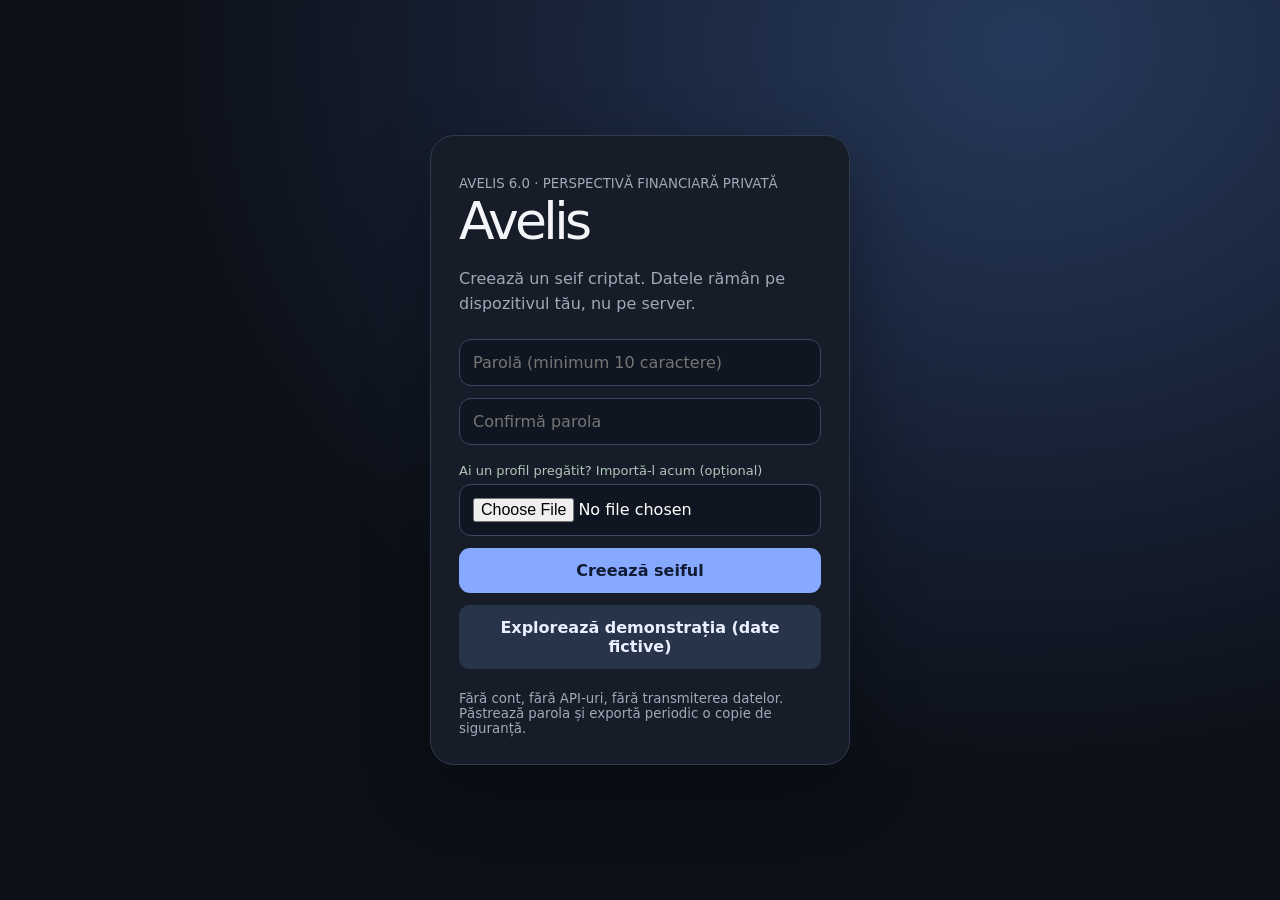
==== docs/index.html @ 4bc693ee "Avelis 6: cobalt visual system, cash journal, custom scenarios and debt overview" ====
<!doctype html><html lang="ro"><head><meta charset="utf-8"><meta http-equiv="Content-Security-Policy" content="default-src 'self'; script-src 'self'; style-src 'self' 'unsafe-inline'; img-src 'self' data: blob:; connect-src 'self'; object-src 'none'; base-uri 'none'; form-action 'none'; worker-src 'self'"><meta name="referrer" content="no-referrer"><meta name="description" content="Avelis — local-first financial planning and transaction analysis."><meta name="viewport" content="width=device-width,initial-scale=1,viewport-fit=cover"><meta name="theme-color" content="#0c1018"><meta name="apple-mobile-web-app-capable" content="yes"><meta name="apple-mobile-web-app-status-bar-style" content="black-translucent"><link rel="apple-touch-icon" href="./icon-192.png"><link rel="manifest" href="./manifest.webmanifest"><link rel="stylesheet" href="./style.css?v=6.0"><title>Avelis</title></head><body><div id="app"><noscript>Activează JavaScript pentru a utiliza Avelis.</noscript></div><script src="./app.js?v=6.0" defer></script><script src="./vault.js?v=6.0" defer></script></body></html>
---- docs/style.css ----
.avelis-root{color-scheme:dark;--bg:#0a1019;--panel:#121c29;--border:#273647;--muted:#a0b1c4;--text:#edf4fa;--mint:#6ee7bd;--red:#ff9aab;--amber:#ffd191;--blue:#87b9ff}
.avelis-root *{box-sizing:border-box}
.avelis-root{margin:0;background:radial-gradient(ellipse at 85% 0,#152c3c 0,transparent 40%),var(--bg);font:15px/1.55 -apple-system,BlinkMacSystemFont,"Segoe UI",sans-serif;color:var(--text)}
.avelis-root button,.avelis-root input,.avelis-root select,.avelis-root textarea{font:inherit;color:inherit}
.avelis-root button{cursor:pointer;border:1px solid var(--border);border-radius:10px;background:#203244;padding:10px 15px;font-weight:600}
.avelis-root button:hover{background:#2d4357}
.avelis-root button.primary{background:var(--mint);color:#09251e;border:0}
.avelis-root button.danger{color:var(--red)}
.avelis-root button:disabled{opacity:.45;cursor:not-allowed}
.avelis-root input,.avelis-root select,.avelis-root textarea{width:100%;background:#0b1420;border:1px solid #344456;border-radius:9px;padding:10px 12px;min-height:44px}
.avelis-root input[type=checkbox]{width:18px;min-height:18px;accent-color:var(--mint)}
.avelis-root input:focus,.avelis-root select:focus,.avelis-root textarea:focus{outline:2px solid var(--mint);outline-offset:1px}
.avelis-root label{display:block;color:var(--muted);font-size:12px;font-weight:600;letter-spacing:.02em}
.avelis-root label input,.avelis-root label select{display:block;margin-top:5px;font-size:16px;color:var(--text)}
.avelis-root aside{position:fixed;top:0;bottom:0;width:224px;background:#0d1621;border-right:1px solid var(--border);padding:25px 15px;display:flex;flex-direction:column;gap:22px}
.avelis-root .brand{font-size:21px;font-weight:750;letter-spacing:-.06em;padding:0 8px}
.avelis-root .brand em{font-style:normal;color:var(--mint)}
.avelis-root .brand small{display:block;font-size:10px;letter-spacing:.15em;color:var(--muted);font-weight:500}
.avelis-root nav{display:flex;flex-direction:column;gap:5px}
.avelis-root nav button{text-align:left;background:transparent;border-color:transparent;color:var(--muted);font-weight:500}
.avelis-root nav button.active{background:#203244;border-color:#345165;color:var(--mint)}
.avelis-root aside footer{margin-top:auto;font-size:11px;color:var(--muted)}
.avelis-root main{margin-left:224px;padding:35px 4vw 70px;max-width:1650px}
.avelis-root header{display:flex;align-items:center;justify-content:space-between;gap:10px;margin-bottom:25px}
.avelis-root h1{font-size:clamp(26px,3vw,38px);letter-spacing:-.045em;line-height:1.2;margin:0 0 6px}
.avelis-root h2{font-size:19px;letter-spacing:-.02em;margin:0 0 14px}
.avelis-root h3{font-size:15px;margin:0 0 8px}
.avelis-root p{margin:5px 0 15px}
.avelis-root .muted,.avelis-root small{color:var(--muted)}
.avelis-root .tiny{font-size:12px}
.avelis-root .eyebrow{font-size:11px;letter-spacing:.14em;text-transform:uppercase;color:var(--mint);font-weight:700}
.avelis-root .grid{display:grid;gap:14px;grid-template-columns:repeat(auto-fit,minmax(210px,1fr));margin-bottom:16px}
.avelis-root .two{grid-template-columns:repeat(2,minmax(0,1fr))}
.avelis-root .card{background:linear-gradient(150deg,#162333,#111b27);border:1px solid var(--border);border-radius:16px;padding:19px;min-width:0;margin-bottom:15px}
.avelis-root .grid>.card{margin:0}
.avelis-root .metric{font-size:clamp(24px,3vw,33px);font-weight:700;letter-spacing:-.045em;font-variant-numeric:tabular-nums;line-height:1.3;margin:8px 0}
.avelis-root .good{color:var(--mint)}
.avelis-root .bad{color:var(--red)}
.avelis-root .warn{color:var(--amber)}
.avelis-root .row{display:flex;align-items:center;justify-content:space-between;gap:12px;flex-wrap:wrap}
.avelis-root .fields{display:grid;grid-template-columns:repeat(auto-fit,minmax(145px,1fr));gap:13px;margin:12px 0}
.avelis-root .tablewrap{overflow-x:auto}
.avelis-root table{width:100%;border-collapse:collapse;font-size:13px;text-align:left;white-space:nowrap}
.avelis-root th{color:var(--muted);font-size:11px;font-weight:600;text-transform:uppercase;letter-spacing:.04em}
.avelis-root th,.avelis-root td{padding:11px 10px;border-bottom:1px solid var(--border)}
.avelis-root td.num,.avelis-root th.num{text-align:right;font-variant-numeric:tabular-nums}
.avelis-root tr:last-child td{border:0}
.avelis-root .pill{display:inline-block;padding:3px 9px;border-radius:20px;background:#24384a;color:var(--muted);font-size:11px}
.avelis-root .bar{height:9px;border-radius:8px;background:#25384a;overflow:hidden;display:flex;margin:12px 0}
.avelis-root .bar span{height:100%}
.avelis-root .notice{padding:12px 14px;border-left:3px solid var(--amber);background:#382f26;border-radius:5px;color:#ffe0ba;font-size:13px;margin:12px 0}
.avelis-root .line{border-top:1px solid var(--border);margin:12px 0}
.avelis-root .chart{width:100%;height:auto;display:block}
.avelis-root .debt{border:1px solid var(--border);border-radius:12px;padding:15px;margin:12px 0;background:#101b28}
.avelis-root .debt summary{cursor:pointer;list-style:none;display:flex;justify-content:space-between;gap:8px;align-items:center}
.avelis-root .debt summary::-webkit-details-marker{display:none}
.avelis-root .debt summary:after{content:"+";color:var(--muted)}
.avelis-root .debt[open] summary:after{content:"−"}
.avelis-root .check{display:flex;align-items:center;gap:8px;margin:10px 0;color:var(--text);font-size:14px}
.avelis-root .check input{margin:0}
.avelis-root .status{font-size:12px;color:var(--muted)}
.avelis-root .actions{display:flex;gap:8px;flex-wrap:wrap}
.avelis-root .calendar{display:grid;grid-template-columns:repeat(7,minmax(0,1fr));gap:5px}
.avelis-root .day{padding:7px;min-height:66px;border-radius:8px;border:1px solid var(--border);font-size:11px;overflow:hidden}
.avelis-root .day b{display:block;font-size:13px}
.avelis-root .day.negative{background:#3c2631}
.avelis-root .day.positive{background:#15352e}
.avelis-root .dayhead{text-align:center;color:var(--muted);font-size:12px}
.avelis-root .blank{border:0}
.avelis-root .mobile-title{display:none}
.avelis-root #toast{position:fixed;right:15px;bottom:15px;background:#263c4d;padding:10px 16px;border:1px solid var(--border);border-radius:10px;z-index:10;display:none}
.avelis-root a{color:var(--blue)}
@container avelis (max-width:760px){.avelis-root aside{position:sticky;top:0;width:100%;height:auto;padding:12px 12px 7px;gap:7px;z-index:5;background:#0d1621f5;backdrop-filter:blur(20px);border-right:0;border-bottom:1px solid var(--border)}
.avelis-root aside footer{display:none}
.avelis-root nav{flex-direction:row;overflow-x:auto;scrollbar-width:none}
.avelis-root nav button{white-space:nowrap;padding:7px 10px;font-size:13px}
.avelis-root .brand{font-size:18px}
.avelis-root .brand small{display:inline;margin-left:10px}
.avelis-root main{margin:0;padding:20px 14px 50px}
.avelis-root .grid{grid-template-columns:repeat(2,minmax(0,1fr));gap:9px}
.avelis-root .two{grid-template-columns:1fr}
.avelis-root .card{padding:14px;border-radius:13px}
.avelis-root .metric{font-size:25px}
.avelis-root .fields{grid-template-columns:repeat(2,minmax(0,1fr))}
.avelis-root .day{padding:4px;min-height:54px;font-size:9px}
.avelis-root header{align-items:flex-start}
.avelis-root header .status{max-width:85px;text-align:right}
.avelis-root .wide{grid-column:1/-1}}
@container avelis (max-width:365px){.avelis-root .fields{grid-template-columns:1fr}
.avelis-root .metric{font-size:22px}}
@media print{.avelis-root aside,.avelis-root button,.avelis-root #toast{display:none!important}
.avelis-root main{margin:0;color:black;background:white}
.avelis-root .card{background:white;border:1px solid #ddd;color:black}
.avelis-root{background:white;color:black}}
.avelis-root{--bg:#080c14;--panel:#101927;--border:#263448;--text:#f0f5fb;--muted:#98a9bf;--mint:#86a8ff;--red:#ff889d;--amber:#ffd08b;--blue:#c2a9fa;--shadow:0 22px 50px #0003}
.avelis-root{scroll-behavior:smooth}
.avelis-root{background:radial-gradient(ellipse at 90% -10%,#203d4c 0,transparent 42%),radial-gradient(ellipse at 30% 80%,#17223c 0,transparent 50%),var(--bg);background-attachment:fixed;letter-spacing:-.012em}
.avelis-root aside{width:244px;padding:28px 18px;background:#101722d9;backdrop-filter:blur(30px);border-color:#ffffff0e;gap:30px}
.avelis-root .brand{font-size:27px;display:flex;align-items:center;gap:11px;letter-spacing:-.055em}
.avelis-root .brand small{font-size:9px;letter-spacing:.17em;margin-top:2px}
.avelis-root .brand-icon{width:43px;height:43px;border-radius:14px;background:linear-gradient(140deg,#7cecc6,#257a6e);box-shadow:0 7px 25px #54d5b335;display:grid;place-items:center;color:#09271f;flex:none}
.avelis-root .brand-icon svg{width:27px;height:27px}
.avelis-root nav button{display:flex;align-items:center;gap:12px;padding:12px 14px;border-radius:13px;font-size:14px}
.avelis-root nav button svg{width:19px;height:19px;flex:none;stroke-width:1.7}
.avelis-root nav button.active{background:linear-gradient(110deg,#28534891,#1a2e3e70);border:1px solid #86a8ff25;box-shadow:inset 3px 0 #86a8ff;color:#b2f6df}
.avelis-root main{margin-left:244px;max-width:1800px;padding:37px clamp(22px,3.2vw,64px) 70px}
.avelis-root header{margin-bottom:28px}
.avelis-root h1{font-weight:650;font-size:clamp(30px,3.2vw,46px)}
.avelis-root h2{font-weight:650;font-size:19px}
.avelis-root header .status{padding:9px 12px;border:1px solid var(--border);border-radius:30px;background:#ffffff06;white-space:nowrap}
.avelis-root .header-actions{display:flex;gap:8px;align-items:center}
.avelis-root .theme-toggle{padding:8px 13px;border-radius:30px;background:transparent}
.avelis-root .card{position:relative;overflow:hidden;background:linear-gradient(142deg,#ffffff08,#ffffff02),var(--panel);box-shadow:var(--shadow);border:1px solid #a8c7f019;border-radius:22px;padding:22px}
.avelis-root .grid{gap:14px}
.avelis-root .metric{font-weight:650;font-size:clamp(25px,2.6vw,37px)}
.avelis-root .grid>.card:before{content:"";position:absolute;top:0;left:20px;right:20px;height:1px;background:linear-gradient(90deg,transparent,#9cc0e54a,transparent)}
.avelis-root button{border-radius:12px;background:#25364a;color:var(--text);transition:background .18s,transform .18s}
.avelis-root button:active{transform:scale(.98)}
.avelis-root button.primary{background:linear-gradient(135deg,#8bf5ce,#54cba0);box-shadow:0 5px 18px #4bcba328}
.avelis-root input,.avelis-root select,.avelis-root textarea{background:#080f1b90;border-color:#61789655;border-radius:12px}
.avelis-root .debt{background:#ffffff03;border-radius:16px}
.avelis-root .bar{height:12px;border-radius:12px}
.avelis-root .notice{border:1px solid #e7b46e35;background:#b9873413;border-radius:13px;color:var(--amber);border-left:3px solid var(--amber)}
.avelis-root .hero{display:grid;grid-template-columns:minmax(0,1.5fr) minmax(170px,.75fr);gap:24px;align-items:center;padding:30px;min-height:220px;background:radial-gradient(ellipse at 85% 45%,#377d682f,transparent 60%),linear-gradient(120deg,#162d3b,#14212c 65%,#102526);border-color:#78e8b937}
.avelis-root .hero .big{font-size:clamp(42px,6vw,76px);font-weight:610;letter-spacing:-.07em;line-height:1.06;margin:12px 0}
.avelis-root .hero .hero-sub{max-width:540px;color:#a9c5cb}
.avelis-root .hero .orbit{max-width:220px;width:100%;justify-self:center}
.avelis-root .hero .orbit text{fill:#e8f8f2}
.avelis-root .hero .pill{background:#65e8b41a;color:#a6f0d6}
.avelis-root .hero .actions{margin-top:18px}
.avelis-root .hero .actions button:not(.primary){background:#ffffff08}
.avelis-root .chart-shell{position:relative}
.avelis-root .chart-tip{position:absolute;top:10px;right:10px;white-space:pre-line;pointer-events:none;padding:9px 13px;border-radius:12px;background:var(--panel);border:1px solid var(--border);box-shadow:var(--shadow);font-size:12px;display:none;z-index:2}
.avelis-root .chart{touch-action:pan-y;overflow:visible}
.avelis-root .chart text{fill:var(--muted)}
.avelis-root .chart-axis{stroke:var(--border)}
.avelis-root .chart-glow{filter:drop-shadow(0 0 6px #86a8ff55)}
.avelis-root .kicker{font-size:10px;letter-spacing:.18em;color:var(--mint);font-weight:700;text-transform:uppercase}
.avelis-root .syncbox{border:1px solid var(--border);border-radius:14px;padding:15px;margin:10px 0;background:#ffffff04}
.avelis-root .syncbox .row{margin:5px 0}
.avelis-root .bottom-caption{font-size:11px;color:var(--muted)}
.avelis-root .day{min-height:74px;border-radius:12px}
.avelis-root .day.positive{background:#54cba014}
.avelis-root .day.negative{background:#fa77941c}
.avelis-root .tablewrap{border-radius:10px}
.avelis-root .card .row+.row{margin-top:8px}
.avelis-root .mini-nav{display:none}
.avelis-root .progress-row{margin:11px 0}
.avelis-root .progress-row .bar{margin:7px 0}
.avelis-root .fade-in{animation:appear .28s ease-out both}
@keyframes appear{from{opacity:0;transform:translateY(5px)}to{opacity:1;transform:translateY(0)}}
.avelis-root[data-theme=light]{color-scheme:light;--bg:#eef2f7;--panel:#fcfdff;--border:#d9e1ed;--text:#14243a;--muted:#54677c;--mint:#087a58;--red:#b33952;--amber:#905d00;--blue:#2364aa;--shadow:0 12px 35px #24405b0c}
.avelis-root[data-theme=light]{background:radial-gradient(ellipse at 95% 0,#cde8e1,transparent 50%),var(--bg)}
.avelis-root[data-theme=light] aside{background:#f7faffdf;border-color:var(--border)}
.avelis-root[data-theme=light] nav button.active{background:#d9eee6;color:#086748;box-shadow:inset 3px 0 #087a58}
.avelis-root[data-theme=light] button{background:#e9eff7;color:var(--text)}
.avelis-root[data-theme=light] input,.avelis-root[data-theme=light] select,.avelis-root[data-theme=light] textarea{background:#f3f6fa}
.avelis-root[data-theme=light] .hero{background:radial-gradient(ellipse at 85% 45%,#a9e1ca,transparent 70%),#e6f5f0}
.avelis-root[data-theme=light] .hero .orbit text{fill:#16362d}
.avelis-root[data-theme=light] .hero .hero-sub{color:#426b62}
.avelis-root[data-theme=light] .hero .pill{color:#086748}
.avelis-root[data-theme=light] .pill{background:#e5edf4;color:#456079}
.avelis-root[data-theme=light] .bar{background:#e1e8ef}
.avelis-root[data-theme=light] .card{border-color:#dbe4ee}
.avelis-root[data-theme=light] .debt{background:#f7f9fc}
.avelis-root[data-theme=light] #toast{background:#fff}
.avelis-root[data-theme=light] .day.positive{background:#dff2e9}
.avelis-root[data-theme=light] .day.negative{background:#fbe3e9}
@container avelis (max-width:760px){.avelis-root aside{position:sticky;top:0;width:100%;padding:calc(8px + env(safe-area-inset-top)) 15px 9px;gap:9px;background:#101722ec;z-index:6}
.avelis-root .brand{font-size:22px}
.avelis-root .brand-icon{width:31px;height:31px;border-radius:10px}
.avelis-root .brand-icon svg{width:21px;height:21px}
.avelis-root .brand small{display:block;margin:0;font-size:8px}
.avelis-root nav{gap:5px;overflow:auto}
.avelis-root nav button{padding:8px 11px;font-size:12px;gap:5px;flex:none}
.avelis-root nav button svg{width:15px;height:15px}
.avelis-root main{margin:0;padding:19px 13px calc(42px + env(safe-area-inset-bottom))}
.avelis-root header{margin-bottom:16px;gap:5px}
.avelis-root h1{font-size:29px}
.avelis-root header .status{font-size:10px;padding:6px 8px;max-width:100px;white-space:normal}
.avelis-root .header-actions{flex-direction:column;align-items:flex-end;gap:5px}
.avelis-root .theme-toggle{padding:5px 10px;font-size:12px}
.avelis-root .card{border-radius:18px;padding:16px}
.avelis-root .hero{grid-template-columns:1fr;gap:4px;padding:20px}
.avelis-root .hero .big{font-size:52px}
.avelis-root .hero .orbit{display:none}
.avelis-root .hero .hero-sub{font-size:13px}
.avelis-root .hero .actions{margin-top:12px}
.avelis-root .grid{gap:8px}
.avelis-root .grid>.card{padding:13px}
.avelis-root .metric{font-size:25px}
.avelis-root .day{min-height:54px;font-size:9px;padding:3px}
.avelis-root .chart{min-height:125px}
.avelis-root h2{font-size:17px}
.avelis-root .tiny{font-size:11px}
.avelis-root .hero .actions button{font-size:12px;padding:9px 11px}
.avelis-root .fields{gap:8px}
.avelis-root label input,.avelis-root label select{font-size:16px}
.avelis-root #toast{bottom:calc(15px + env(safe-area-inset-bottom));max-width:90vw}}
@media (prefers-reduced-motion:reduce){.avelis-root *,.avelis-root *::before,.avelis-root *::after{animation:none!important;transition:none!important;scroll-behavior:auto!important}}
.avelis-host{height:100%;padding:0!important;overflow:hidden!important;container:avelis / inline-size}.avelis-root{height:100%;overflow:auto;position:relative;isolation:isolate;container:avelis / inline-size;font-family: -apple-system,BlinkMacSystemFont,system-ui,sans-serif;--bg:#101a1b;--panel:#172624;--border:#344840;--text:#edf4ec;--muted:#a9bdb3;--mint:#86a8ff;--blue:#a5c8e6;--red:#f1a2a3;--amber:#e1bc87;background:radial-gradient(ellipse at 90% 0,#274139 0,transparent 50%),var(--bg)}.avelis-root aside{position:sticky;top:0;height:100%;float:left;background:#12201fe8;width:208px;z-index:5}.avelis-root main{margin-left:208px;max-width:1600px;padding:26px 28px 50px}.avelis-root .brand{font-size:29px;font-weight:550;letter-spacing:-.06em}.avelis-root .brand-icon{background:#86a8ff;color:#18342b}.avelis-root .brand small{letter-spacing:.1em}.avelis-root .card{border-radius:19px;box-shadow:0 10px 35px #0002}.avelis-root .hero{background:radial-gradient(ellipse at 90% 55%,#538f6f3d,transparent 65%),linear-gradient(135deg,#244139,#182a2c);border-color:#86a8ff44}.avelis-root #toast{position:sticky;bottom:12px;margin:0 auto;z-index:30;right:auto;left:auto;width:max-content;max-width:95%;transform:none}.avelis-root #view{animation:avelis-in .28s ease both}.avelis-root button{min-height:36px}.avelis-root .chart-tip{white-space:pre-line}.avelis-root .profile-row{display:flex;align-items:center;justify-content:space-between;gap:10px;border-bottom:1px solid var(--border);padding:12px 0}.avelis-root .profile-row:last-child{border:0}.avelis-root .profile-row p{margin:3px 0;font-size:12px}.avelis-root .intelligence-grid{display:grid;grid-template-columns:1fr 1fr;gap:12px}.avelis-root .intelligence-grid>.card{margin:0}.avelis-root .signal{font-size:11px;letter-spacing:.1em;color:var(--mint)}.avelis-root .profile-progress{height:8px;border-radius:9px;overflow:hidden;background:var(--border)}.avelis-root .profile-progress span{display:block;height:100%;background:var(--mint);transition:width .4s}.avelis-root[data-theme=light]{--bg:#edf3ef;--panel:#fff;--border:#d6e2dc;--text:#23382f;--muted:#516d61;--mint:#14744f;background:radial-gradient(ellipse at 90% 0,#cce6d6,transparent 50%),var(--bg)}.avelis-root[data-theme=light] aside{background:#f4faf6}.avelis-root[data-theme=light] .hero{background:linear-gradient(135deg,#d6f0e0,#e9f5ee)}@keyframes avelis-in{from{opacity:0;transform:translateY(7px)}to{opacity:1;transform:translateY(0)}}@container avelis (max-width:900px){.avelis-root aside{width:100%;height:auto;float:none;position:sticky;top:0;display:block;padding:9px 12px;background:#12201fef}.avelis-root aside footer{display:none}.avelis-root nav{display:flex;flex-direction:row;overflow-x:auto;gap:4px;padding-top:7px;scrollbar-width:none}.avelis-root nav button{white-space:nowrap;flex:none;min-height:38px}.avelis-root main{margin:0;padding:16px 12px 44px}.avelis-root .brand{font-size:24px}.avelis-root .brand small{display:none}.avelis-root .intelligence-grid{grid-template-columns:1fr}.avelis-root .grid{grid-template-columns:repeat(2,minmax(0,1fr))}.avelis-root .grid.two{grid-template-columns:1fr}.avelis-root .fields{grid-template-columns:repeat(2,minmax(0,1fr))}.avelis-root .hero{grid-template-columns:1fr}.avelis-root .hero .orbit{display:none}.avelis-root .card{padding:15px}.avelis-root h1{font-size:27px}.avelis-root .metric{font-size:clamp(19px,5vw,27px)}}@container avelis (max-width:420px){.avelis-root .fields{grid-template-columns:1fr}.avelis-root .calendar .day{font-size:9px}.avelis-root .metric{font-size:20px}}@media(prefers-reduced-motion:reduce){.avelis-root #view{animation:none}.avelis-root .profile-progress span{transition:none}}
html,body{margin:0;height:100%;background:#101a1b;font-family:system-ui}body{overflow:hidden}.avelis-root{height:100dvh}.entry{min-height:100dvh;display:grid;place-items:center;padding:24px;box-sizing:border-box;background:radial-gradient(ellipse at 80% 10%,#325247,transparent 60%),#101a1b;color:#e8f4eb}.entry section{width:min(100%,420px);padding:28px;box-sizing:border-box;background:#172624;border:1px solid #375247;border-radius:24px;box-shadow:0 30px 80px #0005}.entry h1{font-size:40px;font-weight:500;letter-spacing:-.07em;margin:0}.entry p{color:#b1c7bb;line-height:1.55}.entry input,.entry button{font:inherit;box-sizing:border-box;width:100%;padding:13px;border-radius:12px;margin:6px 0}.entry input{background:#0d1917;color:white;border:1px solid #456657;font-size:16px}.entry button{background:#86a8ff;color:#18342b;border:0;font-weight:650;cursor:pointer}.entry button.secondary{background:#283e36;color:#dbefe4}.entry small{display:block;color:#b1c7bb;margin-top:12px}.entry #error{color:#ffacac}.avelis-root aside{padding-top:calc(20px + env(safe-area-inset-top))}@media(max-width:900px){.avelis-root aside{padding-top:calc(8px + env(safe-area-inset-top))}.avelis-root main{padding-bottom:calc(40px + env(safe-area-inset-bottom))}}
/* v2: editorial dashboard and bottom navigation */
.avelis-root{--bg:#0b1517;--panel:#142325;--text:#eef3e9;--muted:#9db0ad;--border:#29413f;--mint:#86a8ff;background:radial-gradient(ellipse at 100% 0%,#294c44,transparent 45%),var(--bg)}
.avelis-root .card{background:linear-gradient(135deg,#ffffff06,transparent),var(--panel);border:1px solid var(--border);border-radius:24px}.avelis-root main{max-width:1480px;padding:34px clamp(20px,4vw,64px) 86px}.avelis-root nav button{min-height:52px}.avelis-root #view.fade-in{animation:v2appear .38s cubic-bezier(.2,.7,.2,1) both}
.v2hero{position:relative;isolation:isolate;overflow:hidden;border-radius:30px;padding:32px 34px;margin-bottom:18px;background:radial-gradient(ellipse at 87% 23%,#417b62,transparent 58%),linear-gradient(130deg,#213f39,#162c30 65%,#1c413c);border:1px solid #9edcc74d;box-shadow:0 20px 70px #0004;color:#eef7e9}.v2glow{position:absolute;inset:-40%;background:conic-gradient(from 25deg,transparent 0%,#86a8ff22 12%,transparent 28%,#81adce22 53%,transparent 66%);z-index:-1;animation:v2drift 20s linear infinite;pointer-events:none}.v2hero-main{display:grid;grid-template-columns:1.5fr 1fr;gap:20px;align-items:center}.v2eyebrow{font-size:10px;letter-spacing:.15em;font-weight:750;color:var(--muted);margin-bottom:8px}.v2hero .v2eyebrow{color:#bbd9cc}.v2balance{font-size:clamp(36px,5.6vw,75px);font-weight:550;letter-spacing:-.075em;line-height:1.06;font-variant-numeric:tabular-nums;margin:10px 0 15px;overflow-wrap:anywhere}.v2hero p{color:#c0d8cf}.v2ring{width:min(100%,176px);aspect-ratio:1;border-radius:50%;justify-self:center;display:grid;place-items:center;background:conic-gradient(#9df0c9 var(--pct),#ffffff15 0);padding:9px;box-shadow:0 0 45px #9df0c91c}.v2ring>div{height:100%;width:100%;border-radius:50%;background:#20403a;display:grid;align-content:center;justify-items:center;padding:8px;text-align:center}.v2ring b{font-size:45px;line-height:1.1}.v2ring span,.v2ring small{font-size:11px;color:#c0d8cf}.v2herofoot{display:grid;grid-template-columns:1fr 1fr;gap:16px;margin-top:24px;padding-top:19px;border-top:1px solid #ffffff22}.v2herofoot small,.v2event small,.v2presets small{display:block;font-size:12px;color:var(--muted)}.v2herofoot small{color:#bbd9cc}.v2herofoot strong{display:block;font-size:clamp(18px,2vw,28px);font-weight:550;margin-top:5px}.v2quickgrid{display:grid;grid-template-columns:1fr 1fr auto;gap:12px;align-items:end}.v2quickgrid button{min-height:44px}.v2quick p{margin:8px 0 0}.v2insight{display:flex;align-items:center;gap:16px;margin:0 0 18px;padding:19px 22px;border-radius:22px;border:1px solid #83d7b83d;background:linear-gradient(120deg,#37685242,#82d4ad0a)}.v2insight>div{flex:1;min-width:0}.v2insight h2{margin:3px 0}.v2insight p{margin:0;color:var(--muted);font-size:13px}.v2insight small{font-size:10px;letter-spacing:.12em;color:var(--mint)}.v2spark{display:grid;place-items:center;background:#86a8ff25;color:var(--mint);border-radius:18px;width:52px;height:52px;font-size:29px;flex:none}.v2columns{display:grid;grid-template-columns:1.35fr 1fr;gap:14px;align-items:start}.v2chart .chart-glow{stroke-dasharray:1200;animation:v2draw .9s ease-out both}.v2event{display:grid;grid-template-columns:68px minmax(0,1fr) auto;gap:10px;align-items:center;border-bottom:1px solid var(--border);padding:13px 0}.v2event:last-child{border:0}.v2event b{font-size:13px;overflow-wrap:anywhere}.v2event strong{font-size:14px;font-variant-numeric:tabular-nums;white-space:nowrap}.v2date{color:var(--muted);font-size:11px;background:#86a8ff12;border-radius:10px;padding:8px;text-align:center}.v2flow{display:flex;min-height:14px;gap:3px;border-radius:12px;overflow:hidden;background:var(--border);margin:18px 0}.v2flow i{transition:flex .4s ease;min-width:0}.v2line{padding:7px 0;border-bottom:1px solid var(--border);font-size:13px}.v2links{display:flex;flex-wrap:wrap;gap:8px;margin:14px 0}.v2links .selected{background:var(--mint);color:#0a2520;border-color:transparent}.v2presets{display:grid;grid-template-columns:repeat(4,minmax(0,1fr));gap:8px;margin:0 0 18px}.v2presets button{text-align:left;min-height:76px;background:var(--panel);border-radius:18px}.v2presets b{display:block}.v2intro h2{font-size:clamp(24px,3vw,38px);line-height:1.12;letter-spacing:-.04em}.avelis-root button:focus-visible{outline:2px solid var(--mint);outline-offset:3px}.entry h1{font-size:56px}.entry section{border-radius:30px}
@keyframes v2appear{from{opacity:0;transform:translateY(8px)}to{opacity:1;transform:translateY(0)}}@keyframes v2drift{to{transform:rotate(360deg)}}@keyframes v2draw{from{stroke-dashoffset:1200}to{stroke-dashoffset:0}}
@media(max-width:900px){.avelis-root aside{position:sticky;top:0;height:auto;width:100%;float:none;padding:calc(10px + env(safe-area-inset-top)) 18px 10px;display:block;background:#142523f2;z-index:6}.avelis-root nav{position:fixed;bottom:0;left:0;right:0;top:auto;display:grid;grid-template-columns:repeat(4,1fr);padding:7px 9px calc(7px + env(safe-area-inset-bottom));gap:5px;background:#132423f5;backdrop-filter:blur(24px);border-top:1px solid #9dd7c32c;overflow:visible;z-index:20}.avelis-root nav button{flex-direction:column;gap:3px;justify-content:center;min-height:51px;padding:7px 4px;border-radius:15px;font-size:11px}.avelis-root nav button svg{width:22px;height:22px}.avelis-root nav button.active{box-shadow:none}.avelis-root main{margin:0;padding:18px 15px calc(108px + env(safe-area-inset-bottom))}.avelis-root header .status{display:none}.avelis-root .card{border-radius:21px;padding:17px}.v2hero{padding:21px 18px;border-radius:26px}.v2hero-main{grid-template-columns:minmax(0,1fr) 104px;gap:10px}.v2balance{font-size:clamp(34px,9vw,54px)}.v2ring{padding:6px}.v2ring b{font-size:30px}.v2ring span,.v2ring small{font-size:9px}.v2herofoot{gap:10px;margin-top:18px}.v2herofoot strong{font-size:19px}.v2herofoot small{font-size:10px}.v2quickgrid{grid-template-columns:1fr 1fr;gap:8px}.v2quickgrid>button{grid-column:1/-1}.v2columns{grid-template-columns:1fr;gap:0}.v2presets{grid-template-columns:1fr 1fr}.v2insight{padding:15px;gap:10px}.v2spark{width:38px;height:38px;font-size:22px}.v2insight button{padding:8px;min-width:42px}.v2insight h2{font-size:16px}.v2event{grid-template-columns:60px minmax(0,1fr) auto;gap:8px}.avelis-root #toast{bottom:calc(80px + env(safe-area-inset-bottom));z-index:40}.avelis-root[data-theme=light] nav,.avelis-root[data-theme=light] aside{background:#eff6f3f5}}
@media(prefers-reduced-motion:reduce){.v2glow,.v2chart .chart-glow,.avelis-root #view.fade-in{animation:none!important}}

.v2chart .chart-glow{stroke-dasharray:none;animation:v2reveal .8s cubic-bezier(.25,.7,.2,1) both}@keyframes v2reveal{from{clip-path:inset(0 100% 0 0)}to{clip-path:inset(0 0 0 0)}}@media(prefers-reduced-motion:reduce){.v2chart .chart-glow{animation:none!important}}

/* Avelis v3: rich data surfaces and responsive controls */
.v3banner{position:relative;overflow:hidden;padding:28px 30px;border:1px solid #86a8ff35;border-radius:26px;background:radial-gradient(ellipse at 100% 0%,#4c7d6455,transparent 60%),linear-gradient(140deg,#1b3837,#152b30);color:#eef7e9;margin-bottom:18px;box-shadow:0 16px 50px #0003}
.v3banner small,.v3answer small{font-size:10px;letter-spacing:.16em;color:#86a8ff;font-weight:700}.v3banner h2{font-size:clamp(26px,4vw,48px);line-height:1.06;letter-spacing:-.055em;margin:12px 0}.v3banner p{color:#c0d8cf;max-width:50ch;margin-bottom:0}.v3tx{display:grid;grid-template-columns:minmax(0,1fr) auto minmax(125px,.45fr);align-items:center;gap:12px;border-bottom:1px solid var(--border);padding:12px 0}.v3tx b,.v3tx small{display:block;overflow-wrap:anywhere}.v3tx small{font-size:11px;color:var(--muted)}.v3tx select{font-size:13px!important;min-width:0}.v3suggest{display:flex;flex-wrap:wrap;gap:8px;margin-bottom:16px}.v3suggest button{font-size:13px;border-radius:50px;background:#86a8ff12;border-color:#86a8ff33}.v3answer{padding:20px;border-radius:20px;margin-top:16px;background:linear-gradient(130deg,#86a8ff1c,#c2a9fa10);border:1px solid #86a8ff44;animation:v2appear .3s ease-out both}.v3answer p{font-size:16px;line-height:1.65;margin:8px 0}.avelis-root #view>section,.avelis-root #view>.card{animation:v2appear .35s cubic-bezier(.2,.7,.2,1) both}.avelis-root #view>.card:nth-child(2){animation-delay:.04s}.avelis-root #view>.card:nth-child(3){animation-delay:.07s}.avelis-root .v2flow{height:16px;box-shadow:inset 0 1px 3px #0003}.avelis-root .v2flow i{animation:v3flow .55s ease-out both;transform-origin:left}.avelis-root .v2presets button:hover,.avelis-root .v3suggest button:hover{transform:translateY(-2px);border-color:var(--mint)}.avelis-root button{touch-action:manipulation}.avelis-root .v2balance{font-feature-settings:"tnum";animation:v2appear .35s ease-out both}.avelis-root .v2event:active{background:#86a8ff0a}@keyframes v3flow{from{transform:scaleX(0)}to{transform:scaleX(1)}}@media(max-width:900px){.v3banner{padding:20px 18px;border-radius:23px}.v3tx{grid-template-columns:minmax(0,1fr) auto;gap:6px}.v3tx select{grid-column:1/-1;font-size:16px!important}.v3tx b{font-size:13px}.v3suggest button{font-size:12px}.v3answer{padding:15px}.avelis-root .v2links button{min-height:44px}}@media(prefers-reduced-motion:reduce){.avelis-root *,.avelis-root *::before,.avelis-root *::after{animation:none!important;transition:none!important}}

.v3storage{position:fixed;bottom:90px;left:12px;right:12px;z-index:1000;padding:14px;background:#592b32;color:#fff1f2;border-radius:12px;box-shadow:0 12px 36px #0008;font-size:13px}.v3storage[hidden]{display:none!important}

.v3heat{display:grid;grid-template-columns:repeat(7,minmax(0,1fr));gap:7px;margin:14px 0}.v3heat>div{aspect-ratio:1.2;display:grid;align-content:center;justify-items:center;gap:2px;border:1px solid var(--border);border-radius:12px;color:var(--text);font-size:13px}.v3heat>div b{font-weight:600}.v3heat>div span{font-size:10px;color:var(--muted)}.v3heat .danger{background:#b4475935;border-color:#f1a2a355}.v3heat .caution{background:#e6c58c20;border-color:#e6c58c45}.v3heat .safe{background:#86a8ff17;border-color:#86a8ff40}.v3heat .unknown{background:#ffffff05}.v3legend{display:flex;flex-wrap:wrap;gap:12px;font-size:11px;color:var(--muted)}.v3legend span:nth-child(1){color:var(--red)}.v3legend span:nth-child(2){color:var(--amber)}.v3legend span:nth-child(3){color:var(--mint)}.v3cat .v2flow{height:8px;margin:5px 0 14px}.v3cat .row{font-size:12px}

/* 4.0 — quieter, editorial layout with responsive hierarchy */
.avelis-root{--bg:#0b1418;--panel:#132328;--border:#2b4147;--muted:#a3b6b8;--text:#eef5ef;--mint:#a9e8c7;background:radial-gradient(ellipse at 85% -5%,#254b46 0,transparent 46%),var(--bg)}
.avelis-root[data-theme=light]{--bg:#eef4f0;--panel:#fff;--border:#d4e2dc;--muted:#516963;--text:#182e28;--mint:#126c51;background:radial-gradient(ellipse at 85% 0%,#c8e5d6,transparent 55%),var(--bg)}
.avelis-root main{max-width:1450px;padding-top:30px}.avelis-root .card{border-radius:25px;padding:23px;box-shadow:0 16px 38px #00000014}.v4mast{display:flex;justify-content:space-between;align-items:center;font-size:10px;letter-spacing:.15em;color:var(--muted);margin:0 2px 12px}.v4hero{isolation:isolate;position:relative;overflow:hidden;border-radius:32px;background:linear-gradient(130deg,#203f3c,#193036 65%,#244a44);border:1px solid #a9e8c742;box-shadow:0 20px 55px #0003;padding:32px 35px;margin:0 0 20px;color:#f1f9ef}.v4aurora{position:absolute;inset:-70%;z-index:-1;pointer-events:none;background:conic-gradient(from 60deg,transparent 0 20%,#80d8ad2a 31%,transparent 43%,#c2a9fa18 62%,transparent 77%);animation:v2drift 28s linear infinite}.v4hero-top{display:flex;justify-content:space-between;gap:12px;align-items:center}.v4eyebrow{font-size:10px;font-weight:720;letter-spacing:.17em;color:var(--muted)}.v4hero .v4eyebrow{color:#b6d8c8}.v4tag{font-size:11px;border:1px solid #b7e4ce3c;padding:6px 10px;border-radius:99px;color:#d5e9df}.v4amount{font-size:clamp(47px,7vw,88px);font-weight:510;letter-spacing:-.075em;font-variant-numeric:tabular-nums;line-height:1.08;margin:24px 0 8px;overflow-wrap:anywhere}.v4desc{color:#c0d9d0;font-size:13px}.v4hero-grid{display:grid;grid-template-columns:1fr 1fr 1.15fr;gap:18px;border-top:1px solid #d4efe02b;margin-top:25px;padding-top:22px}.v4hero-grid div{min-width:0}.v4hero-grid small,.v4hero-grid span{display:block;color:#bfd5cf;font-size:11px}.v4hero-grid strong{display:block;font-size:clamp(21px,3vw,35px);font-weight:520;letter-spacing:-.05em;margin:6px 0;overflow-wrap:anywhere}.v4hero-actions{display:flex;gap:10px;flex-wrap:wrap;margin-top:24px}.avelis-root .v4hero button:not(.primary){background:#ffffff12;color:#eaf5ee;border-color:#ffffff20}.v4hero .primary{color:#0a2520}.v4next{display:flex;align-items:center;gap:16px;border:1px solid var(--border);border-radius:24px;padding:18px 22px;margin-bottom:18px;background:linear-gradient(115deg,#86a8ff16,transparent),var(--panel)}.v4next>div:nth-child(2){flex:1;min-width:0}.v4orb{width:48px;height:48px;display:grid;place-items:center;background:#86a8ff1c;border-radius:16px;color:var(--mint);font-size:25px;flex:none}.v4next small{color:var(--mint);font-size:10px;letter-spacing:.12em}.v4next h2{margin:4px 0;font-size:18px}.v4next p{margin:0;color:var(--muted);font-size:13px}.v4grid{display:grid;grid-template-columns:1.3fr 1fr;gap:15px;align-items:start}.v4chart .chart-glow{animation:v2reveal .8s ease both}.v4chartstats{display:grid;grid-template-columns:1fr 1fr;gap:12px}.v4chartstats small,.v4chartstats b{display:block}.v4chartstats small{font-size:11px;color:var(--muted)}.v4chartstats b{font-size:22px;font-weight:550;letter-spacing:-.04em}.v4welcome{max-width:680px;padding:30px;background:var(--panel);border:1px solid var(--border);border-radius:28px}.v4welcome h2{font-size:clamp(30px,4vw,48px);letter-spacing:-.055em;font-weight:550;line-height:1.1}.v4welcome p{color:var(--muted)}.v4welcome label{margin:16px 0}.v4welcome input{font-size:24px!important}.v4steps{display:flex;gap:10px;margin:18px 0}.v4steps button{min-width:42px;border-radius:50%;aspect-ratio:1}.v4steps button.current{background:var(--mint);color:var(--bg)}.v4pair{display:flex;align-items:center;gap:12px;justify-content:space-between;padding:12px 0;border-bottom:1px solid var(--border)}.v4pair small{display:block;overflow-wrap:anywhere;font-size:11px}.v4cat .v2flow{height:9px;margin:5px 0 15px}.v4demo{display:flex;align-items:center;justify-content:space-between;gap:8px;padding:8px 12px;background:#86a8ff15;border:1px solid var(--border);border-radius:13px;font-size:11px;margin-bottom:12px;color:var(--muted)}.v4hero,.v4next,.v4welcome{animation:v2appear .4s cubic-bezier(.2,.7,.2,1) both}
@media(max-width:900px){.avelis-root main{padding-top:14px}.avelis-root .card{padding:17px;border-radius:23px}.v4hero{padding:22px 18px;border-radius:28px}.v4amount{font-size:clamp(44px,11vw,68px);margin-top:19px}.v4hero-grid{grid-template-columns:1fr 1fr;gap:12px;padding-top:17px;margin-top:19px}.v4hero-grid>div:last-child{grid-column:1/-1;border-top:1px solid #d4efe020;padding-top:12px}.v4hero-grid strong{font-size:23px}.v4hero-grid span{font-size:10px}.v4hero-actions button{flex:1;min-height:44px}.v4next{padding:14px;gap:10px}.v4orb{width:36px;height:36px;font-size:20px}.v4next h2{font-size:15px}.v4next p{font-size:11px}.v4next button{font-size:12px;padding:8px;min-width:44px}.v4grid{grid-template-columns:1fr;gap:0}.v4welcome{padding:21px}.v4pair button{flex:none}.avelis-root nav{border-radius:20px 20px 0 0;box-shadow:0 -10px 30px #0002}.v4tag{font-size:9px;white-space:normal}}
@media(prefers-reduced-motion:reduce){.v4aurora,.v4hero,.v4next,.v4welcome,.v4chart .chart-glow{animation:none!important}}

@media(max-width:900px){.avelis-root aside{backdrop-filter:none;-webkit-backdrop-filter:none}.avelis-root nav{-webkit-backdrop-filter:blur(24px);backdrop-filter:blur(24px)}}

/* AVELIS 5 — GRAPHITE / LIME. Independent visual system. */
.avelis-root{--bg:#0d0f14;--panel:#171a21;--border:#2b303a;--text:#f3f5f8;--muted:#a1a9b7;--mint:#86a8ff;--red:#ff9e9b;--amber:#e4b77d;--blue:#c2a9fa;--shadow:0 18px 48px #0003;background:var(--bg);font:15px/1.5 -apple-system,BlinkMacSystemFont,system-ui,sans-serif;letter-spacing:-.01em}
.avelis-root[data-theme=light]{--bg:#f2f4f9;--panel:#fff;--border:#dfe2dc;--text:#20283b;--muted:#59635e;--mint:#3658a6;--red:#b14242;--amber:#805e22;--blue:#5953a6;background:var(--bg)}
.avelis-root aside{background:#101219;border-right:1px solid var(--border);width:218px;padding:34px 16px;gap:44px}.avelis-root main{margin-left:218px;max-width:1500px;padding:32px clamp(22px,3.2vw,54px) 70px}.avelis-root .brand{font-size:26px;font-weight:650;color:var(--text);letter-spacing:-.065em}.avelis-root .brand-icon{background:#86a8ff;color:#111b34;border-radius:13px;box-shadow:none;width:38px;height:38px}.avelis-root .brand small{font-size:8px;color:var(--muted)}.avelis-root nav button{border:0;background:transparent;padding:13px 14px;color:var(--muted);min-height:48px;border-radius:11px}.avelis-root nav button.active{color:#c9d8ff;background:#202b43;box-shadow:none;border:0}.avelis-root header{margin-bottom:20px}.avelis-root h1{font-size:clamp(27px,3vw,42px);font-weight:620;letter-spacing:-.055em}.avelis-root h2{font-weight:630;letter-spacing:-.04em;font-size:19px}.avelis-root .eyebrow{color:var(--muted);font-size:9px;letter-spacing:.19em}.avelis-root .card{background:var(--panel);border:1px solid var(--border);border-radius:20px;padding:22px;box-shadow:none}.avelis-root .card .card{background:var(--bg)}.avelis-root .grid>.card:before{display:none}.avelis-root button{background:#232831;border:1px solid #353c48;border-radius:10px;font-weight:550;transition:transform .18s,background .18s,border-color .18s}.avelis-root button:hover{background:#2e3540}.avelis-root button.primary{background:#86a8ff;color:#111b34;border:1px solid #86a8ff;box-shadow:none}.avelis-root .theme-toggle{background:transparent}.avelis-root input,.avelis-root select,.avelis-root textarea{background:#0f1218;border-color:var(--border);border-radius:10px}.avelis-root .debt{background:var(--bg);border-radius:12px}.avelis-root .pill{background:#242a33;color:var(--muted)}.avelis-root .bar,.avelis-root .v2flow{background:#2a303a}.avelis-root .v4eyebrow,.avelis-root .v2eyebrow,.avelis-root .kicker,.avelis-root .signal{color:var(--muted);font-size:10px;letter-spacing:.12em}.av5-date{display:flex;justify-content:space-between;color:var(--muted);font-size:11px;margin:0 2px 12px;gap:10px}.avelis-root .av5-hero{border-radius:24px;padding:25px 28px 16px;color:#f1f4f7;background:linear-gradient(125deg,#20283b,#13171e 64%);border:1px solid #37435c;box-shadow:none;overflow:hidden}.av5-light{position:absolute;inset:-10% -5% 25% 40%;pointer-events:none;background:radial-gradient(ellipse at 90% 10%,#86a8ff20,transparent 70%);z-index:-1;animation:av5breath 9s ease-in-out infinite alternate}.av5-hero .v4eyebrow{color:#adb7cc}.av5-hero .v4tag{border-color:#46536c;color:#c7d1e4;font-size:10px}.av5-hero .v4amount{font-size:clamp(44px,6vw,77px);font-weight:540;letter-spacing:-.075em;margin:17px 0 4px;color:#f4f7f5}.av5-hero-meta{display:flex;justify-content:space-between;align-items:center;gap:12px;color:#aab5c8;font-size:12px;margin-bottom:24px}.av5-plothead{display:flex;justify-content:space-between;align-items:end;gap:14px;padding-top:17px;border-top:1px solid #ffffff13}.av5-plothead small,.av5-plothead b{display:block}.av5-plothead small{font-size:9px;letter-spacing:.14em;color:#aab5c8}.av5-plothead b{font-size:26px;font-weight:550;letter-spacing:-.055em;color:#86a8ff;margin-top:4px}.av5-range{display:flex;border:1px solid #ffffff1b;border-radius:10px;background:#0d1015;padding:3px;gap:3px}.avelis-root .av5-range button{min-width:44px;min-height:34px;border:0;background:transparent;border-radius:7px;color:#afb8c2;font-size:12px;padding:5px 8px}.avelis-root .av5-range button.selected{background:#86a8ff;color:#111b34}.av5-hero .chart{width:100%;height:clamp(180px,25vw,290px);overflow:visible}.av5-hero .chart text{fill:#aab5c8}.av5-hero .chart-axis{stroke:#ffffff18}.av5-chartcaption{display:flex;justify-content:space-between;gap:6px;font-size:11px;color:#aab5c8}.av5-metrics{display:grid;grid-template-columns:repeat(3,minmax(0,1fr));gap:12px;margin:0 0 16px}.av5-metrics>div{position:relative;border:1px solid var(--border);background:var(--panel);padding:16px 17px;border-radius:16px;min-width:0}.av5-metrics small,.av5-metrics b,.av5-metrics span:not(.av5-minicon){display:block}.av5-metrics small{color:var(--muted);font-size:11px;margin:0 22px 6px 0}.av5-metrics b{font-size:clamp(20px,2.7vw,32px);font-weight:570;letter-spacing:-.055em;overflow-wrap:anywhere;line-height:1.12}.av5-metrics span:not(.av5-minicon){font-size:10px;color:var(--muted);margin-top:7px}.av5-minicon{position:absolute;right:13px;top:13px;color:var(--mint);font-size:17px}.avelis-root .v4next{background:var(--panel);border:1px solid var(--border);border-left:3px solid var(--mint);border-radius:16px;padding:17px}.avelis-root .v4orb{background:#86a8ff13;color:var(--mint)}.av5-grid{display:grid;grid-template-columns:repeat(2,minmax(0,1fr));gap:14px;align-items:start}.av5-ringwrap{display:grid;grid-template-columns:155px minmax(0,1fr);gap:18px;align-items:center;margin:12px 0}.av5-donut{width:100%;height:auto;animation:av5appear .6s ease both}.av5-donut text{fill:var(--text)}.av5-donut .av5-ringlabel{font-size:9px;letter-spacing:1.6px;fill:var(--muted)}.av5-donut .av5-ringnumber{font-size:20px;font-weight:650;letter-spacing:-1px}.av5-ringlegend{display:grid;gap:10px}.av5-ringlegend>div{display:grid;grid-template-columns:8px minmax(0,1fr) auto;gap:7px;align-items:center;font-size:12px}.av5-ringlegend i{height:8px;border-radius:2px}.av5-ringlegend span{color:var(--muted);overflow-wrap:anywhere}.av5-ringlegend b{font-weight:600;white-space:nowrap}.av5-shortcuts{display:grid;grid-template-columns:repeat(4,minmax(0,1fr));gap:10px;margin:8px 0 15px}.av5-shortcuts button{min-height:48px;text-align:left}.avelis-root .v2hero,.avelis-root .v3banner{background:linear-gradient(120deg,#212a3d,#171a22);color:#f3f5f8;border-color:#414b65;box-shadow:none}.avelis-root .v2hero .v2eyebrow,.avelis-root .v3banner small{color:#86a8ff}.avelis-root .v2hero p,.avelis-root .v3banner p{color:#aab5c8}.avelis-root .v2event{grid-template-columns:65px minmax(0,1fr) auto;padding:11px 0}.avelis-root .v2date{background:#272c36;color:var(--muted)}.avelis-root .v2presets button{background:var(--panel);border-color:var(--border)}.avelis-root .chart-glow{filter:none}.avelis-root .av5-trace{animation:av5trace .7s cubic-bezier(.2,.7,.2,1) both;stroke-dasharray:none}.avelis-root .chart-tip{background:#232831;border:1px solid #3c444f;color:#eef1f4}.avelis-root .v3heat .safe{background:#86a8ff19;border-color:#86a8ff38}.avelis-root .v3heat .caution{background:#e4b77d19}.avelis-root .v3heat .danger{background:#ff9e9b1c}.avelis-root .v3answer{background:#86a8ff0d;border-color:#86a8ff2e}.avelis-root .v3suggest button{background:#242a33;border-color:var(--border)}.avelis-root .v4welcome{border-radius:20px}.avelis-root .v4steps button.current{background:var(--mint);color:var(--bg)}.avelis-root[data-theme=light] aside{background:#f8f9fc}.avelis-root[data-theme=light] nav button.active{background:#e5ebff;color:#344d9e}.avelis-root[data-theme=light] button:not(.primary){background:#f1f3ef;border-color:var(--border);color:var(--text)}.avelis-root[data-theme=light] input,.avelis-root[data-theme=light] select,.avelis-root[data-theme=light] textarea{background:#f6f7f4}.avelis-root[data-theme=light] .v2date,.avelis-root[data-theme=light] .pill{background:#ecf0eb}.avelis-root[data-theme=light] .av5-range button{background:transparent;color:#afb8c2;border:0}.avelis-root[data-theme=light] .av5-range button.selected{background:#86a8ff;color:#111b34}.entry{background:radial-gradient(ellipse at 80% 5%,#26395c,transparent 60%),#0d0f14;color:#f3f5f8}.entry section{background:#171a21;border:1px solid #323842;border-radius:24px;box-shadow:0 26px 70px #0005}.entry input{background:#0f1218;border:1px solid #3a424d}.entry button{background:#86a8ff;color:#111b34;border-radius:11px}.entry button.secondary{background:#262d35;color:#f3f5f8}.entry small,.entry p{color:#a1a9b7}.entry h1{font-size:52px;letter-spacing:-.07em}
@keyframes av5trace{from{clip-path:inset(0 100% 0 0)}to{clip-path:inset(0 0 0 0)}}@keyframes av5appear{from{opacity:0;transform:scale(.96)}to{opacity:1;transform:scale(1)}}@keyframes av5breath{to{transform:translate(-7%,8%) scale(1.07);opacity:.65}}
@media(max-width:900px){.avelis-root aside{width:100%;height:auto;float:none;position:sticky;top:0;padding:calc(8px + env(safe-area-inset-top)) 16px 9px;background:#101219f5;border-right:0;border-bottom:1px solid #ffffff0a;backdrop-filter:none;-webkit-backdrop-filter:none}.avelis-root .brand{font-size:23px}.avelis-root .brand-icon{width:30px;height:30px;border-radius:9px}.avelis-root nav{position:fixed;bottom:0;left:0;right:0;background:#14171ef5;border-top:1px solid #ffffff15;border-radius:0;padding:6px 10px calc(6px + env(safe-area-inset-bottom));gap:4px;box-shadow:0 -8px 28px #0003}.avelis-root nav button{border-radius:12px;min-height:50px;padding:5px;font-size:10px}.avelis-root nav button.active{background:#202b43;color:#c9d8ff}.avelis-root main{margin:0;padding:15px 14px calc(102px + env(safe-area-inset-bottom))}.avelis-root header{margin-bottom:13px}.avelis-root h1{font-size:32px}.avelis-root header .muted{font-size:12px}.avelis-root .card{padding:16px;border-radius:18px}.avelis-root .av5-hero{padding:17px 16px 14px;border-radius:22px}.av5-hero .v4amount{font-size:clamp(42px,11vw,64px);margin:13px 0 3px}.av5-hero-meta{margin-bottom:17px;gap:6px;font-size:10px}.av5-hero-meta button{font-size:11px;padding:8px 10px;min-height:40px}.av5-plothead{padding-top:14px}.av5-plothead b{font-size:23px}.av5-hero .chart{height:auto;min-height:125px;aspect-ratio:600/236}.av5-hero .chart text{font-size:15px}.av5-chartcaption{font-size:10px}.av5-metrics{grid-template-columns:repeat(3,minmax(0,1fr));gap:6px;margin-bottom:12px}.av5-metrics>div{padding:11px 9px;border-radius:12px}.av5-metrics small{font-size:9px;margin-right:0;padding-top:17px}.av5-metrics b{font-size:clamp(16px,4.5vw,21px)}.av5-metrics span:not(.av5-minicon){font-size:9px}.av5-minicon{top:7px;left:9px;right:auto;font-size:13px}.avelis-root .v4next{padding:12px;gap:9px}.av5-grid{grid-template-columns:1fr;gap:0}.av5-ringwrap{grid-template-columns:115px minmax(0,1fr);gap:9px}.av5-ringlegend>div{font-size:11px}.av5-shortcuts{grid-template-columns:1fr 1fr}.av5-shortcuts button{font-size:12px}.avelis-root .v2event{grid-template-columns:57px minmax(0,1fr) auto;gap:7px}.avelis-root[data-theme=light] nav{background:#f5f7fbf5}.avelis-root[data-theme=light] nav button.active{background:#e5ebff;color:#344d9e}.avelis-root[data-theme=light] nav button:not(.active){background:transparent;border:0}}
@media(prefers-reduced-motion:reduce){.av5-light,.av5-donut,.avelis-root .av5-trace{animation:none!important}}

/* Align all chart text and range selectors on narrow screens. */
@media(max-width:420px){.av5-ringwrap{grid-template-columns:98px minmax(0,1fr)}.av5-ringlegend>div{font-size:10px}.av5-range button{min-width:38px!important}.av5-plothead b{font-size:21px}.av5-hero .chart text{font-size:15px}}

/* Avelis 6: midnight / cobalt / lavender */
.avelis-root{--bg:#0c1018;--panel:#161d29;--border:#303b4e;--text:#f2f5fc;--muted:#a5b0c3;--mint:#86a8ff;--blue:#c2a9fa;--red:#ff9e9b;--amber:#e4b77d;background:radial-gradient(ellipse at 85% -10%,#26375270,transparent 55%),var(--bg)}
.avelis-root[data-theme=light]{--bg:#f0f3f9;--panel:#fff;--border:#dbe1ed;--text:#1b263d;--muted:#59677c;--mint:#3658a6;--blue:#7456b0;background:var(--bg)}.avelis-root .good{color:#86a8ff}.avelis-root[data-theme=light] .good{color:#3658a6}.avelis-root aside{background:#101621}.avelis-root nav button.active{background:#24314d;color:#dce5ff}.avelis-root .av5-hero{background:radial-gradient(ellipse at 90% 10%,#344a765f,transparent 65%),linear-gradient(125deg,#202b40,#141a29 70%);border-color:#3c4c69}.avelis-root .v2hero,.avelis-root .v3banner{background:linear-gradient(135deg,#242f46,#151c29);border-color:#384965}.avelis-root .card{background:linear-gradient(155deg,#ffffff03,transparent),var(--panel)}.avelis-root .v4next{background:var(--panel);border-color:var(--border);border-left:3px solid var(--mint)}.avelis-root .v3heat .safe{background:#86a8ff18;border-color:#86a8ff3a}.avelis-root .v4orb{background:#86a8ff16}.avelis-root .v3answer{background:#86a8ff0d;border-color:#86a8ff2f}.avelis-root .av5-range button.selected{background:#86a8ff;color:#101a30}.avelis-root .av5-hero .chart text{fill:#adb8ce}.avelis-root .av5-plothead b{color:#a9c1ff}.avelis-root .notice{background:#e4b77d12;color:var(--amber);border-color:#e4b77d42}.avelis-root .av5-metrics>div{background:var(--panel)}.avelis-root .v2date{background:#252e40}.avelis-root .brand-icon{background:#86a8ff;color:#111b34}.avelis-root button.primary{background:#86a8ff;color:#111b34;border-color:#86a8ff}.avelis-root .chart-tip{background:#252e40;border-color:#46536c}.entry{background:radial-gradient(ellipse at 80% 5%,#26395c,transparent 60%),#0c1018}.entry section{background:#161d29;border-color:#303b4e}.entry button{background:#86a8ff;color:#111b34}.entry button.secondary{background:#283449;color:#eaf0ff}.entry input{background:#101621;border-color:#394760}.av6-cash h2{margin:4px 0 8px}.av6-form{padding:16px;background:var(--bg);border:1px solid var(--border);border-radius:15px;margin:12px 0}.av6-seg{display:flex;gap:7px}.av6-seg button{flex:1}.avelis-root .av6-seg button.selected{background:var(--mint);color:var(--bg)}.av6-jrow{display:grid;grid-template-columns:34px minmax(0,1fr) auto;gap:10px;align-items:center;border-top:1px solid var(--border);padding:12px 0}.av6-jicon{width:34px;height:34px;display:grid;place-items:center;border-radius:11px;background:#86a8ff17;color:var(--mint)}.av6-jrow b,.av6-jrow small{display:block;overflow-wrap:anywhere}.av6-jrow small{font-size:11px;color:var(--muted)}.av6-jrow strong{font-size:13px;white-space:nowrap}.av6-debtgrid{display:grid;grid-template-columns:1fr 1fr;gap:14px}.av6-big{font-size:clamp(27px,4vw,44px);font-weight:600;letter-spacing:-.055em;line-height:1.2;margin:10px 0;font-variant-numeric:tabular-nums}.av6-util{height:8px;border-radius:99px;background:var(--border);overflow:hidden;margin:14px 0 6px}.av6-util i{height:100%;display:block;background:linear-gradient(90deg,#86a8ff,#c2a9fa);border-radius:99px;animation:v3flow .6s ease both}.avelis-root input[type=range]{padding:0;accent-color:var(--mint);background:transparent;border:0}.avelis-root[data-theme=light] aside{background:#f8f9fc}.avelis-root[data-theme=light] nav button.active{background:#e5ebff;color:#344d9e}.avelis-root[data-theme=light] .v2date{background:#edf1fa}.avelis-root[data-theme=light] .av5-hero .v4eyebrow{color:#adb8ce}
@media(max-width:900px){.avelis-root aside{background:#101621f5}.avelis-root nav{background:#141c29f5}.avelis-root nav button.active{background:#24314d;color:#dce5ff}.avelis-root[data-theme=light] nav{background:#f5f7fbf5}.avelis-root[data-theme=light] nav button.active{background:#e5ebff;color:#344d9e}.av6-debtgrid{grid-template-columns:1fr;gap:0}.av6-form{padding:12px}.av6-jrow{gap:8px}.av6-jrow b{font-size:13px}.av6-big{font-size:34px}}@media(prefers-reduced-motion:reduce){.av6-util i{animation:none!important}}
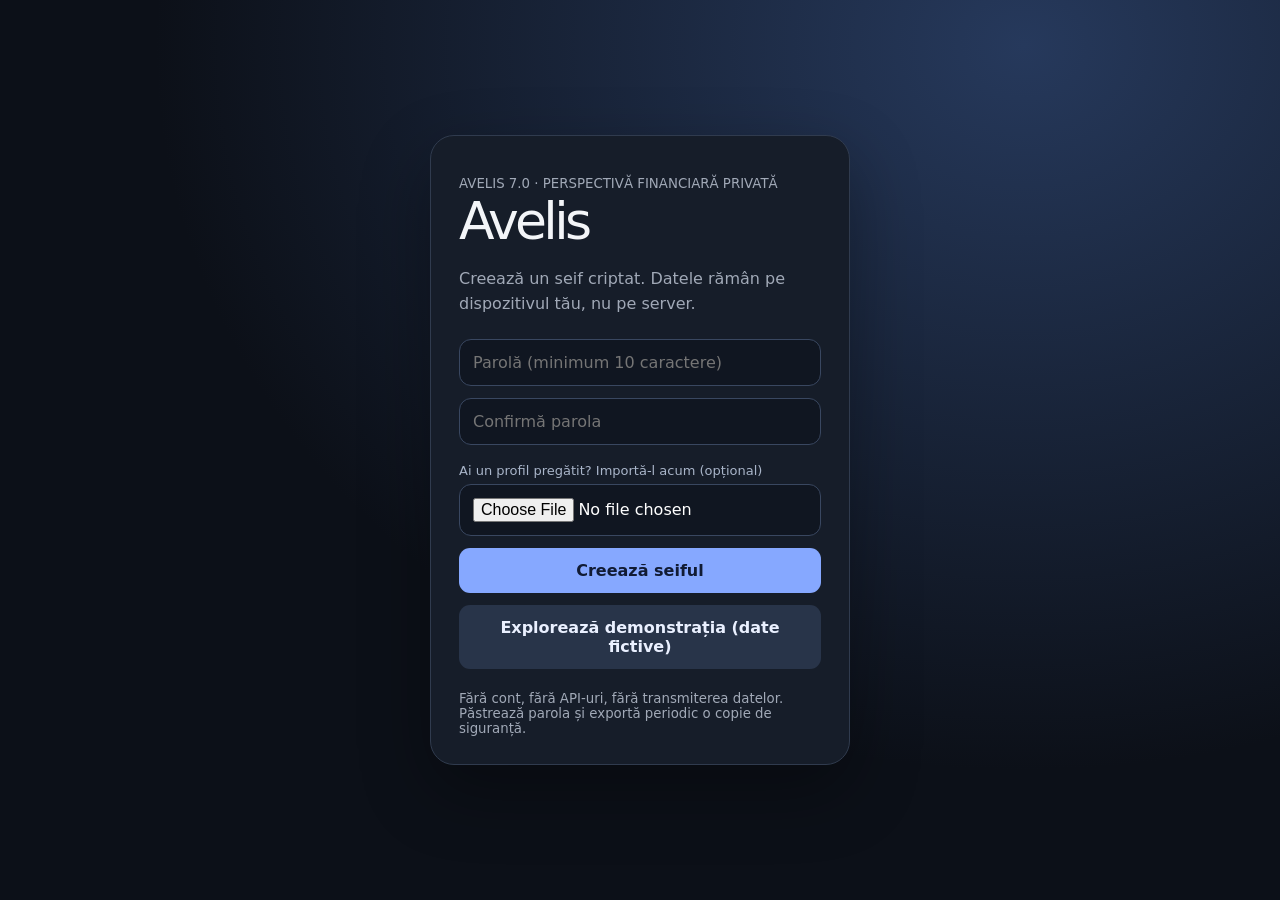
==== commit 61fcb62e: "Avelis 7: integrated action center, batch review, goals, statement balances, strategy matrix and ove" ====
--- a/docs/index.html
+++ b/docs/index.html
@@ -1 +1 @@
-<!doctype html><html lang="ro"><head><meta charset="utf-8"><meta http-equiv="Content-Security-Policy" content="default-src 'self'; script-src 'self'; style-src 'self' 'unsafe-inline'; img-src 'self' data: blob:; connect-src 'self'; object-src 'none'; base-uri 'none'; form-action 'none'; worker-src 'self'"><meta name="referrer" content="no-referrer"><meta name="description" content="Avelis — local-first financial planning and transaction analysis."><meta name="viewport" content="width=device-width,initial-scale=1,viewport-fit=cover"><meta name="theme-color" content="#0c1018"><meta name="apple-mobile-web-app-capable" content="yes"><meta name="apple-mobile-web-app-status-bar-style" content="black-translucent"><link rel="apple-touch-icon" href="./icon-192.png"><link rel="manifest" href="./manifest.webmanifest"><link rel="stylesheet" href="./style.css?v=6.0"><title>Avelis</title></head><body><div id="app"><noscript>Activează JavaScript pentru a utiliza Avelis.</noscript></div><script src="./app.js?v=6.0" defer></script><script src="./vault.js?v=6.0" defer></script></body></html>+<!doctype html><html lang="ro"><head><meta charset="utf-8"><meta http-equiv="Content-Security-Policy" content="default-src 'self'; script-src 'self'; style-src 'self' 'unsafe-inline'; img-src 'self' data: blob:; connect-src 'self'; object-src 'none'; base-uri 'none'; form-action 'none'; worker-src 'self'"><meta name="referrer" content="no-referrer"><meta name="description" content="Avelis — local-first financial planning and transaction analysis."><meta name="viewport" content="width=device-width,initial-scale=1,viewport-fit=cover"><meta name="theme-color" content="#0b1019"><meta name="apple-mobile-web-app-capable" content="yes"><meta name="apple-mobile-web-app-status-bar-style" content="black-translucent"><link rel="apple-touch-icon" href="./icon-192.png"><link rel="manifest" href="./manifest.webmanifest"><link rel="stylesheet" href="./style.css?v=7.0"><title>Avelis</title></head><body><div id="app"><noscript>Activează JavaScript pentru a utiliza Avelis.</noscript></div><script src="./app.js?v=7.0" defer></script><script src="./vault.js?v=7.0" defer></script></body></html>
--- a/docs/style.css
+++ b/docs/style.css
@@ -242,3 +242,6 @@
 .avelis-root{--bg:#0c1018;--panel:#161d29;--border:#303b4e;--text:#f2f5fc;--muted:#a5b0c3;--mint:#86a8ff;--blue:#c2a9fa;--red:#ff9e9b;--amber:#e4b77d;background:radial-gradient(ellipse at 85% -10%,#26375270,transparent 55%),var(--bg)}
 .avelis-root[data-theme=light]{--bg:#f0f3f9;--panel:#fff;--border:#dbe1ed;--text:#1b263d;--muted:#59677c;--mint:#3658a6;--blue:#7456b0;background:var(--bg)}.avelis-root .good{color:#86a8ff}.avelis-root[data-theme=light] .good{color:#3658a6}.avelis-root aside{background:#101621}.avelis-root nav button.active{background:#24314d;color:#dce5ff}.avelis-root .av5-hero{background:radial-gradient(ellipse at 90% 10%,#344a765f,transparent 65%),linear-gradient(125deg,#202b40,#141a29 70%);border-color:#3c4c69}.avelis-root .v2hero,.avelis-root .v3banner{background:linear-gradient(135deg,#242f46,#151c29);border-color:#384965}.avelis-root .card{background:linear-gradient(155deg,#ffffff03,transparent),var(--panel)}.avelis-root .v4next{background:var(--panel);border-color:var(--border);border-left:3px solid var(--mint)}.avelis-root .v3heat .safe{background:#86a8ff18;border-color:#86a8ff3a}.avelis-root .v4orb{background:#86a8ff16}.avelis-root .v3answer{background:#86a8ff0d;border-color:#86a8ff2f}.avelis-root .av5-range button.selected{background:#86a8ff;color:#101a30}.avelis-root .av5-hero .chart text{fill:#adb8ce}.avelis-root .av5-plothead b{color:#a9c1ff}.avelis-root .notice{background:#e4b77d12;color:var(--amber);border-color:#e4b77d42}.avelis-root .av5-metrics>div{background:var(--panel)}.avelis-root .v2date{background:#252e40}.avelis-root .brand-icon{background:#86a8ff;color:#111b34}.avelis-root button.primary{background:#86a8ff;color:#111b34;border-color:#86a8ff}.avelis-root .chart-tip{background:#252e40;border-color:#46536c}.entry{background:radial-gradient(ellipse at 80% 5%,#26395c,transparent 60%),#0c1018}.entry section{background:#161d29;border-color:#303b4e}.entry button{background:#86a8ff;color:#111b34}.entry button.secondary{background:#283449;color:#eaf0ff}.entry input{background:#101621;border-color:#394760}.av6-cash h2{margin:4px 0 8px}.av6-form{padding:16px;background:var(--bg);border:1px solid var(--border);border-radius:15px;margin:12px 0}.av6-seg{display:flex;gap:7px}.av6-seg button{flex:1}.avelis-root .av6-seg button.selected{background:var(--mint);color:var(--bg)}.av6-jrow{display:grid;grid-template-columns:34px minmax(0,1fr) auto;gap:10px;align-items:center;border-top:1px solid var(--border);padding:12px 0}.av6-jicon{width:34px;height:34px;display:grid;place-items:center;border-radius:11px;background:#86a8ff17;color:var(--mint)}.av6-jrow b,.av6-jrow small{display:block;overflow-wrap:anywhere}.av6-jrow small{font-size:11px;color:var(--muted)}.av6-jrow strong{font-size:13px;white-space:nowrap}.av6-debtgrid{display:grid;grid-template-columns:1fr 1fr;gap:14px}.av6-big{font-size:clamp(27px,4vw,44px);font-weight:600;letter-spacing:-.055em;line-height:1.2;margin:10px 0;font-variant-numeric:tabular-nums}.av6-util{height:8px;border-radius:99px;background:var(--border);overflow:hidden;margin:14px 0 6px}.av6-util i{height:100%;display:block;background:linear-gradient(90deg,#86a8ff,#c2a9fa);border-radius:99px;animation:v3flow .6s ease both}.avelis-root input[type=range]{padding:0;accent-color:var(--mint);background:transparent;border:0}.avelis-root[data-theme=light] aside{background:#f8f9fc}.avelis-root[data-theme=light] nav button.active{background:#e5ebff;color:#344d9e}.avelis-root[data-theme=light] .v2date{background:#edf1fa}.avelis-root[data-theme=light] .av5-hero .v4eyebrow{color:#adb8ce}
 @media(max-width:900px){.avelis-root aside{background:#101621f5}.avelis-root nav{background:#141c29f5}.avelis-root nav button.active{background:#24314d;color:#dce5ff}.avelis-root[data-theme=light] nav{background:#f5f7fbf5}.avelis-root[data-theme=light] nav button.active{background:#e5ebff;color:#344d9e}.av6-debtgrid{grid-template-columns:1fr;gap:0}.av6-form{padding:12px}.av6-jrow{gap:8px}.av6-jrow b{font-size:13px}.av6-big{font-size:34px}}@media(prefers-reduced-motion:reduce){.av6-util i{animation:none!important}}
+
+.avelis-root{--bg:#0b1019;--panel:#151e2b;--border:#2e3b51;--text:#f2f5fc;--muted:#a9b5c9;--mint:#90b1ff;background:radial-gradient(ellipse at 86% -15%,#354e7a55,transparent 54%),var(--bg)}.avelis-root[data-theme=light]{--bg:#eef2f9;--panel:#fff;--border:#dbe1ed;--text:#1b263d;--muted:#59677c;--mint:#3658a6;background:var(--bg)}.avelis-root .card{border-radius:19px}.av7-pulse{display:grid;grid-template-columns:1.3fr 1fr;gap:1px;border:1px solid var(--border);background:var(--border);border-radius:18px;overflow:hidden;margin-bottom:5px}.av7-pulse>div{background:var(--panel);padding:19px}.av7-pulse small,.av7-pulse b,.av7-pulse span{display:block}.av7-pulse small{color:var(--muted);font-size:9px;letter-spacing:.1em}.av7-pulse b{font-size:clamp(25px,3.5vw,42px);line-height:1.1;letter-spacing:-.05em;margin:7px 0;font-weight:600}.av7-pulse span{font-size:11px;color:var(--muted)}.av7-shortcuts{display:grid;grid-template-columns:repeat(4,minmax(0,1fr));gap:8px;margin:10px 0 18px}.av7-shortcuts button{min-height:48px;text-align:center}.av7-workspace{display:grid;grid-template-columns:1fr 1fr;gap:14px;align-items:start}.av7-task,.av7-group{display:grid;grid-template-columns:minmax(0,1fr) auto;gap:10px;align-items:center;border-top:1px solid var(--border);padding:14px 0}.av7-task{grid-template-columns:32px minmax(0,1fr) auto}.av7-task>span{font-size:11px;font-weight:650;color:var(--mint);width:30px;height:30px;display:grid;place-items:center;border-radius:10px;background:#86a8ff14}.av7-task b,.av7-task small,.av7-group b,.av7-group small{display:block;overflow-wrap:anywhere}.av7-task small,.av7-group small{font-size:11px;color:var(--muted);margin-top:3px}.av7-task button{min-width:42px}.av7-hero{padding:28px;border-radius:23px;background:radial-gradient(ellipse at 90% 0%,#566da34d,transparent 55%),linear-gradient(135deg,#202c44,#151d2b);border:1px solid #465b80;color:#f2f5fc;margin-bottom:18px;animation:v2appear .35s ease both}.av7-hero>small{color:#b7cbff;letter-spacing:.16em;font-size:10px}.av7-hero h2{font-size:clamp(26px,4vw,43px);line-height:1.1;margin:14px 0;letter-spacing:-.05em}.av7-count{font-size:clamp(30px,5vw,55px);font-weight:600;letter-spacing:-.06em}.av7-count span{font-size:14px;color:#b4c0d6;letter-spacing:0}.av7-hero p{color:#b4c0d6;font-size:12px}.av7-progress{height:9px;border-radius:99px;background:var(--border);overflow:hidden;margin:12px 0}.av7-progress i{display:block;height:100%;background:linear-gradient(90deg,#86a8ff,#c2a9fa);border-radius:99px;transform-origin:left;animation:v3flow .65s ease both}.av7-selected{border-color:var(--mint)!important}.av7-attention{border-color:#e4b77d75!important}.av7-goal{border-top:1px solid var(--border);padding:17px 0}.av7-goal .row{gap:9px;flex-wrap:wrap}.av7-goal .row span{font-size:12px;color:var(--muted)}.av7-strategies>div{display:grid;grid-template-columns:8px minmax(0,1fr) auto;gap:10px;align-items:center;border-top:1px solid var(--border);padding:12px 0}.av7-strategies>div>span{width:8px;height:8px;border-radius:50%}.av7-strategies small,.av7-strategies b{display:block}.av7-strategies small{font-size:11px;color:var(--muted)}.av7-strategies strong{font-size:14px;white-space:nowrap}.av7-workspace .av6-cash .row{flex-wrap:wrap}.avelis-root .av4next{margin-bottom:12px}.avelis-root .av5-hero{background:radial-gradient(ellipse at 92% -10%,#4b639a65,transparent 64%),linear-gradient(135deg,#26354c,#151d2b 72%)}.avelis-root #view.fade-in{animation:v2appear .24s ease both}.avelis-root button:active{transform:scale(.98)}
+@media(max-width:900px){.av7-workspace{grid-template-columns:1fr;gap:0}.av7-pulse>div{padding:12px}.av7-pulse small{font-size:8px}.av7-pulse b{font-size:25px}.av7-pulse span{font-size:10px}.av7-shortcuts{gap:5px}.av7-shortcuts button{font-size:10px;padding:8px 3px;min-height:44px}.av7-task{grid-template-columns:26px minmax(0,1fr) auto;gap:7px;padding:12px 0}.av7-task>span{width:26px;height:26px}.av7-task b,.av7-group b{font-size:13px}.av7-task small,.av7-group small{font-size:10px}.av7-hero{padding:20px}.av7-attention .av7-group{grid-template-columns:1fr}.av7-strategies strong{font-size:12px}.av7-group button{font-size:11px;min-height:40px}}@media(prefers-reduced-motion:reduce){.av7-progress i,.av7-hero{animation:none!important}}
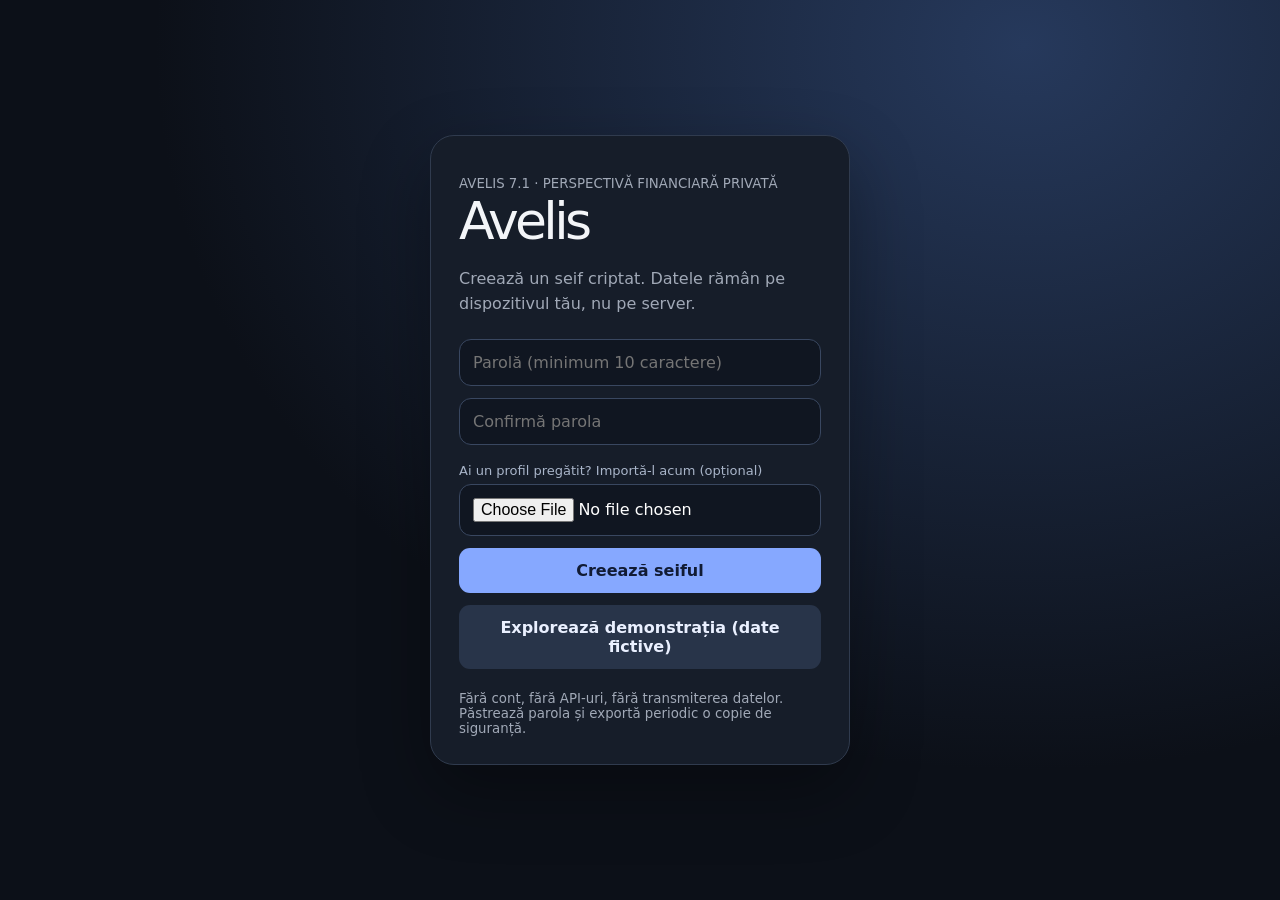
==== commit ec181783: "Complete Avelis workflow: long-term actual analytics, reusable account labels and atomic debt paymen" ====
--- a/docs/index.html
+++ b/docs/index.html
@@ -1 +1 @@
-<!doctype html><html lang="ro"><head><meta charset="utf-8"><meta http-equiv="Content-Security-Policy" content="default-src 'self'; script-src 'self'; style-src 'self' 'unsafe-inline'; img-src 'self' data: blob:; connect-src 'self'; object-src 'none'; base-uri 'none'; form-action 'none'; worker-src 'self'"><meta name="referrer" content="no-referrer"><meta name="description" content="Avelis — local-first financial planning and transaction analysis."><meta name="viewport" content="width=device-width,initial-scale=1,viewport-fit=cover"><meta name="theme-color" content="#0b1019"><meta name="apple-mobile-web-app-capable" content="yes"><meta name="apple-mobile-web-app-status-bar-style" content="black-translucent"><link rel="apple-touch-icon" href="./icon-192.png"><link rel="manifest" href="./manifest.webmanifest"><link rel="stylesheet" href="./style.css?v=7.0"><title>Avelis</title></head><body><div id="app"><noscript>Activează JavaScript pentru a utiliza Avelis.</noscript></div><script src="./app.js?v=7.0" defer></script><script src="./vault.js?v=7.0" defer></script></body></html>+<!doctype html><html lang="ro"><head><meta charset="utf-8"><meta http-equiv="Content-Security-Policy" content="default-src 'self'; script-src 'self'; style-src 'self' 'unsafe-inline'; img-src 'self' data: blob:; connect-src 'self'; object-src 'none'; base-uri 'none'; form-action 'none'; worker-src 'self'"><meta name="referrer" content="no-referrer"><meta name="description" content="Avelis — local-first financial planning and transaction analysis."><meta name="viewport" content="width=device-width,initial-scale=1,viewport-fit=cover"><meta name="theme-color" content="#0b1019"><meta name="apple-mobile-web-app-capable" content="yes"><meta name="apple-mobile-web-app-status-bar-style" content="black-translucent"><link rel="apple-touch-icon" href="./icon-192.png"><link rel="manifest" href="./manifest.webmanifest"><link rel="stylesheet" href="./style.css?v=7.1"><title>Avelis</title></head><body><div id="app"><noscript>Activează JavaScript pentru a utiliza Avelis.</noscript></div><script src="./app.js?v=7.1" defer></script><script src="./vault.js?v=7.1" defer></script></body></html>
--- a/docs/style.css
+++ b/docs/style.css
@@ -245,3 +245,5 @@
 
 .avelis-root{--bg:#0b1019;--panel:#151e2b;--border:#2e3b51;--text:#f2f5fc;--muted:#a9b5c9;--mint:#90b1ff;background:radial-gradient(ellipse at 86% -15%,#354e7a55,transparent 54%),var(--bg)}.avelis-root[data-theme=light]{--bg:#eef2f9;--panel:#fff;--border:#dbe1ed;--text:#1b263d;--muted:#59677c;--mint:#3658a6;background:var(--bg)}.avelis-root .card{border-radius:19px}.av7-pulse{display:grid;grid-template-columns:1.3fr 1fr;gap:1px;border:1px solid var(--border);background:var(--border);border-radius:18px;overflow:hidden;margin-bottom:5px}.av7-pulse>div{background:var(--panel);padding:19px}.av7-pulse small,.av7-pulse b,.av7-pulse span{display:block}.av7-pulse small{color:var(--muted);font-size:9px;letter-spacing:.1em}.av7-pulse b{font-size:clamp(25px,3.5vw,42px);line-height:1.1;letter-spacing:-.05em;margin:7px 0;font-weight:600}.av7-pulse span{font-size:11px;color:var(--muted)}.av7-shortcuts{display:grid;grid-template-columns:repeat(4,minmax(0,1fr));gap:8px;margin:10px 0 18px}.av7-shortcuts button{min-height:48px;text-align:center}.av7-workspace{display:grid;grid-template-columns:1fr 1fr;gap:14px;align-items:start}.av7-task,.av7-group{display:grid;grid-template-columns:minmax(0,1fr) auto;gap:10px;align-items:center;border-top:1px solid var(--border);padding:14px 0}.av7-task{grid-template-columns:32px minmax(0,1fr) auto}.av7-task>span{font-size:11px;font-weight:650;color:var(--mint);width:30px;height:30px;display:grid;place-items:center;border-radius:10px;background:#86a8ff14}.av7-task b,.av7-task small,.av7-group b,.av7-group small{display:block;overflow-wrap:anywhere}.av7-task small,.av7-group small{font-size:11px;color:var(--muted);margin-top:3px}.av7-task button{min-width:42px}.av7-hero{padding:28px;border-radius:23px;background:radial-gradient(ellipse at 90% 0%,#566da34d,transparent 55%),linear-gradient(135deg,#202c44,#151d2b);border:1px solid #465b80;color:#f2f5fc;margin-bottom:18px;animation:v2appear .35s ease both}.av7-hero>small{color:#b7cbff;letter-spacing:.16em;font-size:10px}.av7-hero h2{font-size:clamp(26px,4vw,43px);line-height:1.1;margin:14px 0;letter-spacing:-.05em}.av7-count{font-size:clamp(30px,5vw,55px);font-weight:600;letter-spacing:-.06em}.av7-count span{font-size:14px;color:#b4c0d6;letter-spacing:0}.av7-hero p{color:#b4c0d6;font-size:12px}.av7-progress{height:9px;border-radius:99px;background:var(--border);overflow:hidden;margin:12px 0}.av7-progress i{display:block;height:100%;background:linear-gradient(90deg,#86a8ff,#c2a9fa);border-radius:99px;transform-origin:left;animation:v3flow .65s ease both}.av7-selected{border-color:var(--mint)!important}.av7-attention{border-color:#e4b77d75!important}.av7-goal{border-top:1px solid var(--border);padding:17px 0}.av7-goal .row{gap:9px;flex-wrap:wrap}.av7-goal .row span{font-size:12px;color:var(--muted)}.av7-strategies>div{display:grid;grid-template-columns:8px minmax(0,1fr) auto;gap:10px;align-items:center;border-top:1px solid var(--border);padding:12px 0}.av7-strategies>div>span{width:8px;height:8px;border-radius:50%}.av7-strategies small,.av7-strategies b{display:block}.av7-strategies small{font-size:11px;color:var(--muted)}.av7-strategies strong{font-size:14px;white-space:nowrap}.av7-workspace .av6-cash .row{flex-wrap:wrap}.avelis-root .av4next{margin-bottom:12px}.avelis-root .av5-hero{background:radial-gradient(ellipse at 92% -10%,#4b639a65,transparent 64%),linear-gradient(135deg,#26354c,#151d2b 72%)}.avelis-root #view.fade-in{animation:v2appear .24s ease both}.avelis-root button:active{transform:scale(.98)}
 @media(max-width:900px){.av7-workspace{grid-template-columns:1fr;gap:0}.av7-pulse>div{padding:12px}.av7-pulse small{font-size:8px}.av7-pulse b{font-size:25px}.av7-pulse span{font-size:10px}.av7-shortcuts{gap:5px}.av7-shortcuts button{font-size:10px;padding:8px 3px;min-height:44px}.av7-task{grid-template-columns:26px minmax(0,1fr) auto;gap:7px;padding:12px 0}.av7-task>span{width:26px;height:26px}.av7-task b,.av7-group b{font-size:13px}.av7-task small,.av7-group small{font-size:10px}.av7-hero{padding:20px}.av7-attention .av7-group{grid-template-columns:1fr}.av7-strategies strong{font-size:12px}.av7-group button{font-size:11px;min-height:40px}}@media(prefers-reduced-motion:reduce){.av7-progress i,.av7-hero{animation:none!important}}
+
+.av71-accountchips{margin:8px 0}.av71-accountchips small{color:var(--muted);font-size:10px;letter-spacing:.11em}.av71-accountchips .v2links{margin:5px 0}.av71-totals{display:grid;grid-template-columns:repeat(3,minmax(0,1fr));gap:14px;margin:16px 0}.av71-totals>div{border-left:2px solid var(--border);padding-left:10px}.av71-totals small,.av71-totals b{display:block}.av71-totals small{font-size:10px;color:var(--muted)}.av71-totals b{font-size:clamp(18px,3vw,30px);font-weight:600;letter-spacing:-.045em;overflow-wrap:anywhere}.av71-barlegend{display:flex;flex-wrap:wrap;gap:13px;font-size:11px;color:var(--muted)}.av71-barlegend span:nth-child(1){color:#86a8ff}.av71-barlegend span:nth-child(2){color:#c2a9fa}.av71-barlegend span:nth-child(3){color:#e4b77d}.av71-bars{display:grid;grid-template-columns:repeat(var(--months),minmax(22px,1fr));gap:4px;height:178px;overflow-x:auto;margin:15px 0 6px;align-items:stretch;scrollbar-width:thin}.avelis-root .av71-month{padding:3px 2px;border:0;background:transparent;display:flex;flex-direction:column;justify-content:flex-end;min-width:0;gap:5px;align-items:center}.avelis-root .av71-month.chosen{background:#86a8ff12;border-radius:8px}.av71-bartrack{height:137px;width:100%;display:flex;gap:2px;align-items:flex-end;justify-content:center;border-bottom:1px solid var(--border);background:repeating-linear-gradient(to top,transparent 0 33px,#8ca0bd12 33px 34px)}.av71-bartrack>i,.av71-bartrack>div{width:38%;max-width:20px;border-radius:4px 4px 0 0;overflow:hidden;transform-origin:bottom;animation:av71grow .5s ease both}.av71-bartrack>i{background:#86a8ff}.av71-bartrack>div{display:flex;flex-direction:column-reverse}.av71-bartrack>div i:first-child{background:#c2a9fa}.av71-bartrack>div i:last-child{background:#e4b77d}.av71-bartrack em{color:var(--muted);font-size:10px}.av71-month small{font-size:10px;color:var(--muted)}@keyframes av71grow{from{transform:scaleY(0)}to{transform:scaleY(1)}}@media(max-width:900px){.av71-totals{gap:7px}.av71-totals b{font-size:18px}.av71-totals small{font-size:9px}.av71-bars{grid-template-columns:repeat(var(--months),minmax(23px,1fr))}}@media(prefers-reduced-motion:reduce){.av71-bartrack>i,.av71-bartrack>div{animation:none!important}}
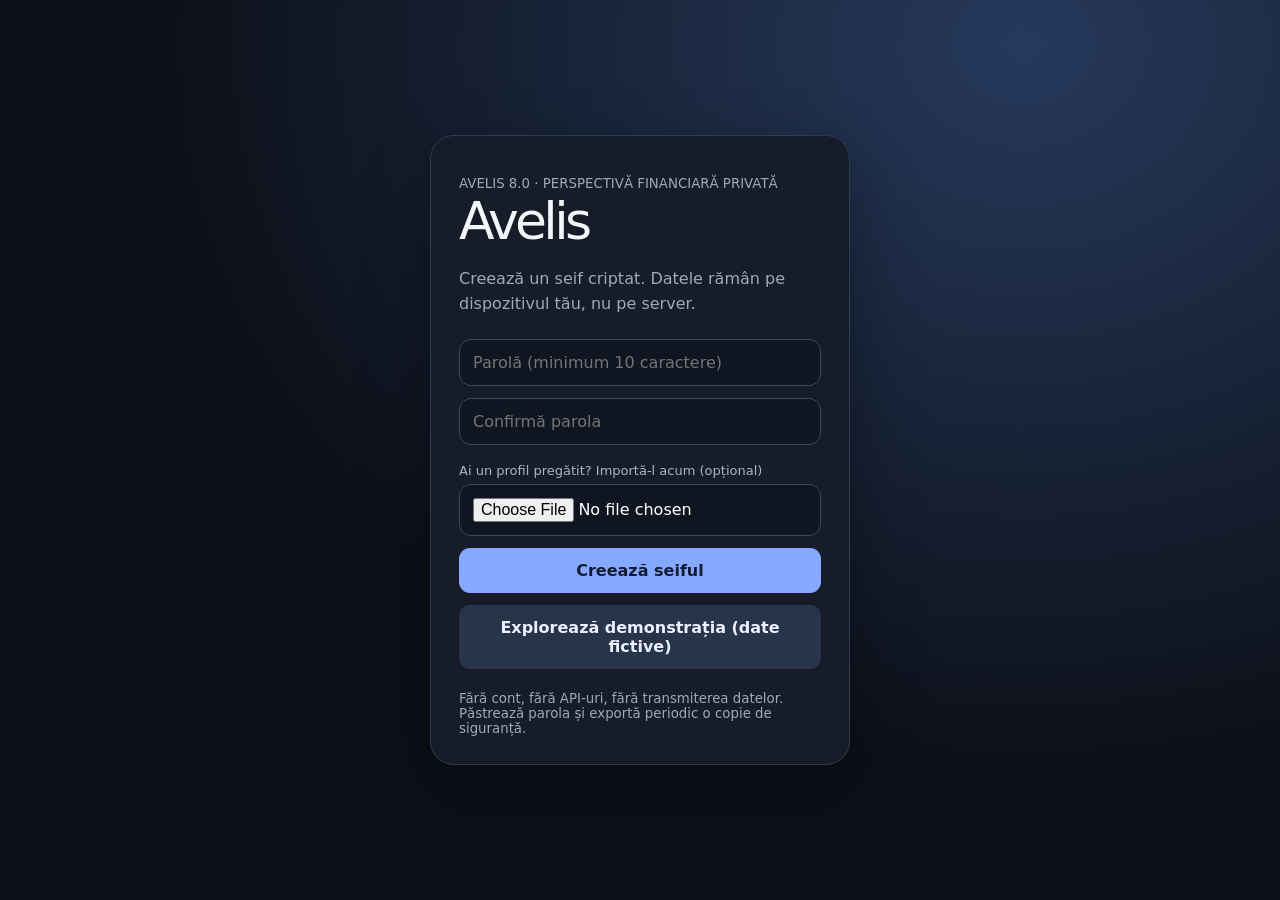
==== commit 13fea55d: "Avelis 8: interactive actual and forecast calendar, purchase timing, direct navigation and integrate" ====
--- a/docs/index.html
+++ b/docs/index.html
@@ -1 +1 @@
-<!doctype html><html lang="ro"><head><meta charset="utf-8"><meta http-equiv="Content-Security-Policy" content="default-src 'self'; script-src 'self'; style-src 'self' 'unsafe-inline'; img-src 'self' data: blob:; connect-src 'self'; object-src 'none'; base-uri 'none'; form-action 'none'; worker-src 'self'"><meta name="referrer" content="no-referrer"><meta name="description" content="Avelis — local-first financial planning and transaction analysis."><meta name="viewport" content="width=device-width,initial-scale=1,viewport-fit=cover"><meta name="theme-color" content="#0b1019"><meta name="apple-mobile-web-app-capable" content="yes"><meta name="apple-mobile-web-app-status-bar-style" content="black-translucent"><link rel="apple-touch-icon" href="./icon-192.png"><link rel="manifest" href="./manifest.webmanifest"><link rel="stylesheet" href="./style.css?v=7.1"><title>Avelis</title></head><body><div id="app"><noscript>Activează JavaScript pentru a utiliza Avelis.</noscript></div><script src="./app.js?v=7.1" defer></script><script src="./vault.js?v=7.1" defer></script></body></html>+<!doctype html><html lang="ro"><head><meta charset="utf-8"><meta http-equiv="Content-Security-Policy" content="default-src 'self'; script-src 'self'; style-src 'self' 'unsafe-inline'; img-src 'self' data: blob:; connect-src 'self'; object-src 'none'; base-uri 'none'; form-action 'none'; worker-src 'self'"><meta name="referrer" content="no-referrer"><meta name="description" content="Avelis — local-first financial planning and transaction analysis."><meta name="viewport" content="width=device-width,initial-scale=1,viewport-fit=cover"><meta name="theme-color" content="#0b1019"><meta name="apple-mobile-web-app-capable" content="yes"><meta name="apple-mobile-web-app-status-bar-style" content="black-translucent"><link rel="apple-touch-icon" href="./icon-192.png"><link rel="manifest" href="./manifest.webmanifest"><link rel="stylesheet" href="./style.css?v=8.0"><title>Avelis</title></head><body><div id="app"><noscript>Activează JavaScript pentru a utiliza Avelis.</noscript></div><script src="./app.js?v=8.0" defer></script><script src="./vault.js?v=8.0" defer></script></body></html>
--- a/docs/style.css
+++ b/docs/style.css
@@ -247,3 +247,7 @@
 @media(max-width:900px){.av7-workspace{grid-template-columns:1fr;gap:0}.av7-pulse>div{padding:12px}.av7-pulse small{font-size:8px}.av7-pulse b{font-size:25px}.av7-pulse span{font-size:10px}.av7-shortcuts{gap:5px}.av7-shortcuts button{font-size:10px;padding:8px 3px;min-height:44px}.av7-task{grid-template-columns:26px minmax(0,1fr) auto;gap:7px;padding:12px 0}.av7-task>span{width:26px;height:26px}.av7-task b,.av7-group b{font-size:13px}.av7-task small,.av7-group small{font-size:10px}.av7-hero{padding:20px}.av7-attention .av7-group{grid-template-columns:1fr}.av7-strategies strong{font-size:12px}.av7-group button{font-size:11px;min-height:40px}}@media(prefers-reduced-motion:reduce){.av7-progress i,.av7-hero{animation:none!important}}
 
 .av71-accountchips{margin:8px 0}.av71-accountchips small{color:var(--muted);font-size:10px;letter-spacing:.11em}.av71-accountchips .v2links{margin:5px 0}.av71-totals{display:grid;grid-template-columns:repeat(3,minmax(0,1fr));gap:14px;margin:16px 0}.av71-totals>div{border-left:2px solid var(--border);padding-left:10px}.av71-totals small,.av71-totals b{display:block}.av71-totals small{font-size:10px;color:var(--muted)}.av71-totals b{font-size:clamp(18px,3vw,30px);font-weight:600;letter-spacing:-.045em;overflow-wrap:anywhere}.av71-barlegend{display:flex;flex-wrap:wrap;gap:13px;font-size:11px;color:var(--muted)}.av71-barlegend span:nth-child(1){color:#86a8ff}.av71-barlegend span:nth-child(2){color:#c2a9fa}.av71-barlegend span:nth-child(3){color:#e4b77d}.av71-bars{display:grid;grid-template-columns:repeat(var(--months),minmax(22px,1fr));gap:4px;height:178px;overflow-x:auto;margin:15px 0 6px;align-items:stretch;scrollbar-width:thin}.avelis-root .av71-month{padding:3px 2px;border:0;background:transparent;display:flex;flex-direction:column;justify-content:flex-end;min-width:0;gap:5px;align-items:center}.avelis-root .av71-month.chosen{background:#86a8ff12;border-radius:8px}.av71-bartrack{height:137px;width:100%;display:flex;gap:2px;align-items:flex-end;justify-content:center;border-bottom:1px solid var(--border);background:repeating-linear-gradient(to top,transparent 0 33px,#8ca0bd12 33px 34px)}.av71-bartrack>i,.av71-bartrack>div{width:38%;max-width:20px;border-radius:4px 4px 0 0;overflow:hidden;transform-origin:bottom;animation:av71grow .5s ease both}.av71-bartrack>i{background:#86a8ff}.av71-bartrack>div{display:flex;flex-direction:column-reverse}.av71-bartrack>div i:first-child{background:#c2a9fa}.av71-bartrack>div i:last-child{background:#e4b77d}.av71-bartrack em{color:var(--muted);font-size:10px}.av71-month small{font-size:10px;color:var(--muted)}@keyframes av71grow{from{transform:scaleY(0)}to{transform:scaleY(1)}}@media(max-width:900px){.av71-totals{gap:7px}.av71-totals b{font-size:18px}.av71-totals small{font-size:9px}.av71-bars{grid-template-columns:repeat(var(--months),minmax(23px,1fr))}}@media(prefers-reduced-motion:reduce){.av71-bartrack>i,.av71-bartrack>div{animation:none!important}}
+
+/* Avelis 8: navigation and calendar designed for touch and desktop. */
+.av8-toolbar{display:flex;gap:10px;justify-content:space-between;margin-bottom:14px}.av8-toolbar .av6-seg{flex:1;max-width:420px}.av8-monthpick{max-width:180px;margin:12px auto}.av8-calstats{display:grid;grid-template-columns:repeat(3,minmax(0,1fr));gap:12px;margin:14px 0 20px}.av8-calstats>div{border-left:2px solid var(--border);padding:4px 9px}.av8-calstats small,.av8-calstats b{display:block}.av8-calstats small{font-size:10px;color:var(--muted)}.av8-calstats b{font-weight:600;font-size:clamp(16px,2.6vw,27px);letter-spacing:-.045em;overflow-wrap:anywhere}.av8-days{display:grid;grid-template-columns:repeat(7,minmax(0,1fr));gap:5px}.av8-weekday{text-align:center;color:var(--muted);font-size:11px;padding:8px 0}.avelis-root .av8-day{display:flex;flex-direction:column;align-items:center;justify-content:space-between;min-width:0;min-height:68px;padding:8px 2px;background:var(--bg);border:1px solid var(--border);border-radius:12px;gap:3px}.av8-day b{font-size:14px}.av8-day small{font-size:10px;max-width:100%;overflow-wrap:anywhere;color:var(--muted)}.avelis-root .av8-day.selected{border:1px solid var(--mint);background:#86a8ff20;color:var(--text)}.avelis-root .av8-day.today b{color:var(--mint)}.avelis-root .av8-day.risk{border-color:#ff9e9b70}.av8-dots{display:flex;gap:3px;min-height:5px}.av8-dots i{width:5px;height:5px;border-radius:50%;display:block}.av8-dots .income{background:#86a8ff}.av8-dots .out{background:#c2a9fa}.av8-dots .risk{background:#ff9e9b}.av8-buyhero{margin-bottom:18px;padding:27px;border:1px solid #52658a;border-radius:24px;background:radial-gradient(ellipse at 95% 0%,#6874ae50,transparent 60%),#1b2538;color:#f2f5fc}.av8-buyhero>small,.av8-result>small{font-size:10px;letter-spacing:.13em;color:#b6c9f5}.av8-buyhero h2{font-size:clamp(28px,4vw,45px);letter-spacing:-.055em;margin:8px 0}.av8-buyhero p{color:#c0cce0}.av8-buyform{display:grid;grid-template-columns:1fr 1fr auto;align-items:end;gap:12px}.av8-buyform label{color:#dce6fa}.av8-buyform input[type=number]{background:#101827!important;color:#f2f5fc!important}.av8-result{margin-top:18px;border-top:1px solid #9eb9ff35;padding-top:16px;animation:v2appear .3s ease both}.av8-result b{display:block;font-size:clamp(26px,4vw,42px);letter-spacing:-.04em;margin:8px 0;font-weight:600}.avelis-root .av8-result button{background:#283950;color:#e8edff;border-color:#51678b}.avelis-root .av8-buyhero .check{min-height:40px}.avelis-root .av8-buyhero .tiny{font-size:11px}
+@media(max-width:900px){.avelis-root nav{grid-template-columns:repeat(6,minmax(0,1fr));gap:2px;padding-left:4px;padding-right:4px}.avelis-root nav button{font-size:9px;padding:4px 1px;min-width:0}.avelis-root nav button svg{width:20px;height:20px}.av8-days{gap:3px}.avelis-root .av8-day{min-height:62px;border-radius:8px;padding:5px 1px}.av8-day small{font-size:9px}.av8-day b{font-size:12px}.av8-calstats{gap:5px}.av8-calstats>div{padding:3px 5px}.av8-calstats small{font-size:9px}.av8-buyhero{padding:18px}.av8-buyform{grid-template-columns:1fr}.av8-buyform button{min-height:44px}.av8-buyform label{margin:0}}@media(prefers-reduced-motion:reduce){.av8-result{animation:none!important}}
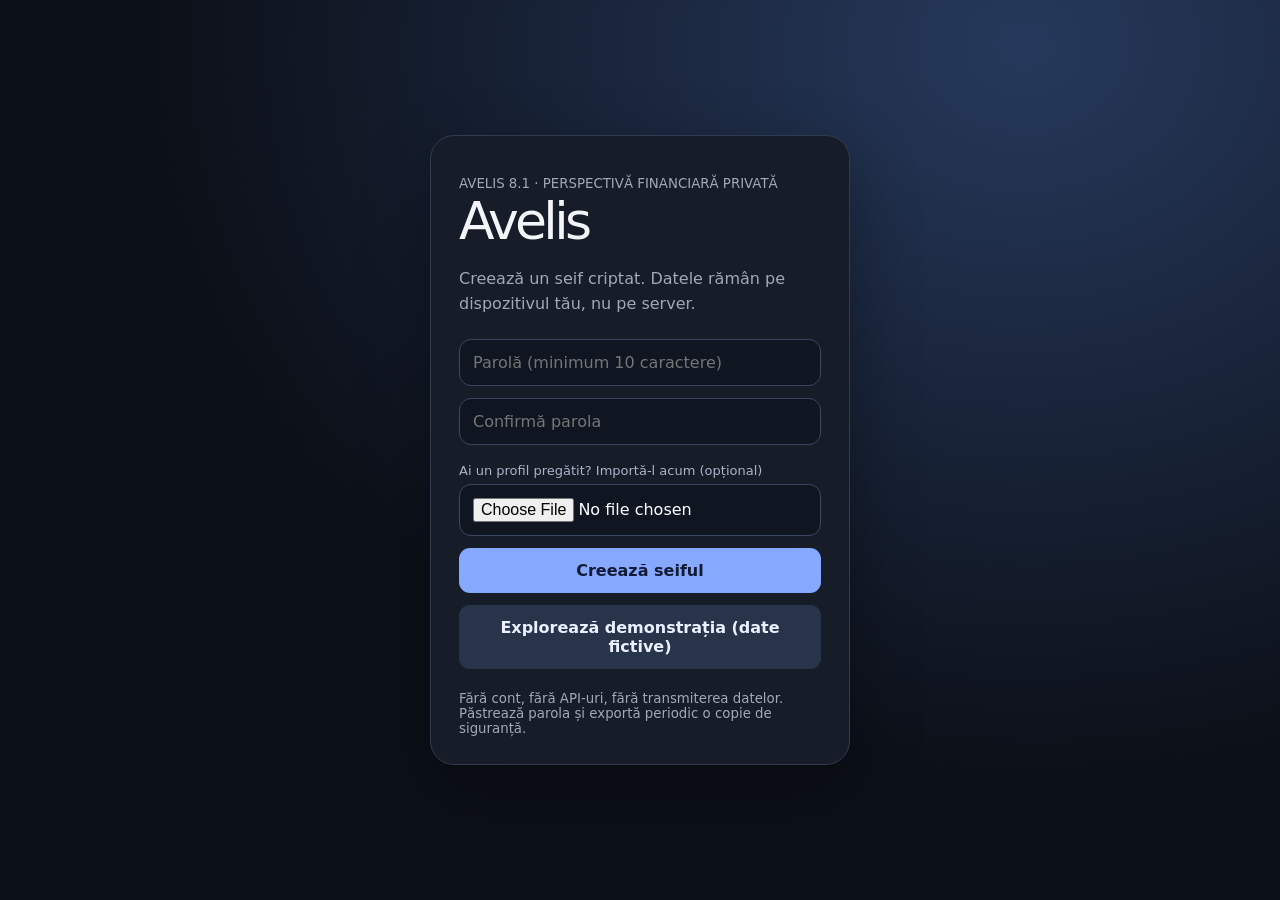
==== commit 67469623: "Complete calendar lifecycle: reconcile planned payments, preserve history, transaction CSV export an" ====
--- a/docs/index.html
+++ b/docs/index.html
@@ -1 +1 @@
-<!doctype html><html lang="ro"><head><meta charset="utf-8"><meta http-equiv="Content-Security-Policy" content="default-src 'self'; script-src 'self'; style-src 'self' 'unsafe-inline'; img-src 'self' data: blob:; connect-src 'self'; object-src 'none'; base-uri 'none'; form-action 'none'; worker-src 'self'"><meta name="referrer" content="no-referrer"><meta name="description" content="Avelis — local-first financial planning and transaction analysis."><meta name="viewport" content="width=device-width,initial-scale=1,viewport-fit=cover"><meta name="theme-color" content="#0b1019"><meta name="apple-mobile-web-app-capable" content="yes"><meta name="apple-mobile-web-app-status-bar-style" content="black-translucent"><link rel="apple-touch-icon" href="./icon-192.png"><link rel="manifest" href="./manifest.webmanifest"><link rel="stylesheet" href="./style.css?v=8.0"><title>Avelis</title></head><body><div id="app"><noscript>Activează JavaScript pentru a utiliza Avelis.</noscript></div><script src="./app.js?v=8.0" defer></script><script src="./vault.js?v=8.0" defer></script></body></html>+<!doctype html><html lang="ro"><head><meta charset="utf-8"><meta http-equiv="Content-Security-Policy" content="default-src 'self'; script-src 'self'; style-src 'self' 'unsafe-inline'; img-src 'self' data: blob:; connect-src 'self'; object-src 'none'; base-uri 'none'; form-action 'none'; worker-src 'self'"><meta name="referrer" content="no-referrer"><meta name="description" content="Avelis — local-first financial planning and transaction analysis."><meta name="viewport" content="width=device-width,initial-scale=1,viewport-fit=cover"><meta name="theme-color" content="#0b1019"><meta name="apple-mobile-web-app-capable" content="yes"><meta name="apple-mobile-web-app-status-bar-style" content="black-translucent"><link rel="apple-touch-icon" href="./icon-192.png"><link rel="manifest" href="./manifest.webmanifest"><link rel="stylesheet" href="./style.css?v=8.1"><title>Avelis</title></head><body><div id="app"><noscript>Activează JavaScript pentru a utiliza Avelis.</noscript></div><script src="./app.js?v=8.1" defer></script><script src="./vault.js?v=8.1" defer></script></body></html>
--- a/docs/style.css
+++ b/docs/style.css
@@ -251,3 +251,5 @@
 /* Avelis 8: navigation and calendar designed for touch and desktop. */
 .av8-toolbar{display:flex;gap:10px;justify-content:space-between;margin-bottom:14px}.av8-toolbar .av6-seg{flex:1;max-width:420px}.av8-monthpick{max-width:180px;margin:12px auto}.av8-calstats{display:grid;grid-template-columns:repeat(3,minmax(0,1fr));gap:12px;margin:14px 0 20px}.av8-calstats>div{border-left:2px solid var(--border);padding:4px 9px}.av8-calstats small,.av8-calstats b{display:block}.av8-calstats small{font-size:10px;color:var(--muted)}.av8-calstats b{font-weight:600;font-size:clamp(16px,2.6vw,27px);letter-spacing:-.045em;overflow-wrap:anywhere}.av8-days{display:grid;grid-template-columns:repeat(7,minmax(0,1fr));gap:5px}.av8-weekday{text-align:center;color:var(--muted);font-size:11px;padding:8px 0}.avelis-root .av8-day{display:flex;flex-direction:column;align-items:center;justify-content:space-between;min-width:0;min-height:68px;padding:8px 2px;background:var(--bg);border:1px solid var(--border);border-radius:12px;gap:3px}.av8-day b{font-size:14px}.av8-day small{font-size:10px;max-width:100%;overflow-wrap:anywhere;color:var(--muted)}.avelis-root .av8-day.selected{border:1px solid var(--mint);background:#86a8ff20;color:var(--text)}.avelis-root .av8-day.today b{color:var(--mint)}.avelis-root .av8-day.risk{border-color:#ff9e9b70}.av8-dots{display:flex;gap:3px;min-height:5px}.av8-dots i{width:5px;height:5px;border-radius:50%;display:block}.av8-dots .income{background:#86a8ff}.av8-dots .out{background:#c2a9fa}.av8-dots .risk{background:#ff9e9b}.av8-buyhero{margin-bottom:18px;padding:27px;border:1px solid #52658a;border-radius:24px;background:radial-gradient(ellipse at 95% 0%,#6874ae50,transparent 60%),#1b2538;color:#f2f5fc}.av8-buyhero>small,.av8-result>small{font-size:10px;letter-spacing:.13em;color:#b6c9f5}.av8-buyhero h2{font-size:clamp(28px,4vw,45px);letter-spacing:-.055em;margin:8px 0}.av8-buyhero p{color:#c0cce0}.av8-buyform{display:grid;grid-template-columns:1fr 1fr auto;align-items:end;gap:12px}.av8-buyform label{color:#dce6fa}.av8-buyform input[type=number]{background:#101827!important;color:#f2f5fc!important}.av8-result{margin-top:18px;border-top:1px solid #9eb9ff35;padding-top:16px;animation:v2appear .3s ease both}.av8-result b{display:block;font-size:clamp(26px,4vw,42px);letter-spacing:-.04em;margin:8px 0;font-weight:600}.avelis-root .av8-result button{background:#283950;color:#e8edff;border-color:#51678b}.avelis-root .av8-buyhero .check{min-height:40px}.avelis-root .av8-buyhero .tiny{font-size:11px}
 @media(max-width:900px){.avelis-root nav{grid-template-columns:repeat(6,minmax(0,1fr));gap:2px;padding-left:4px;padding-right:4px}.avelis-root nav button{font-size:9px;padding:4px 1px;min-width:0}.avelis-root nav button svg{width:20px;height:20px}.av8-days{gap:3px}.avelis-root .av8-day{min-height:62px;border-radius:8px;padding:5px 1px}.av8-day small{font-size:9px}.av8-day b{font-size:12px}.av8-calstats{gap:5px}.av8-calstats>div{padding:3px 5px}.av8-calstats small{font-size:9px}.av8-buyhero{padding:18px}.av8-buyform{grid-template-columns:1fr}.av8-buyform button{min-height:44px}.av8-buyform label{margin:0}}@media(prefers-reduced-motion:reduce){.av8-result{animation:none!important}}
+
+.av8-reconcile{border-top:1px solid var(--border);padding:12px 0}.av8-reconcile b,.av8-reconcile small{display:block}.av8-reconcile small{color:var(--muted);font-size:11px}.av8-reconcile .actions{margin-top:7px;flex-wrap:wrap}.av8-reconcile button{min-height:40px}
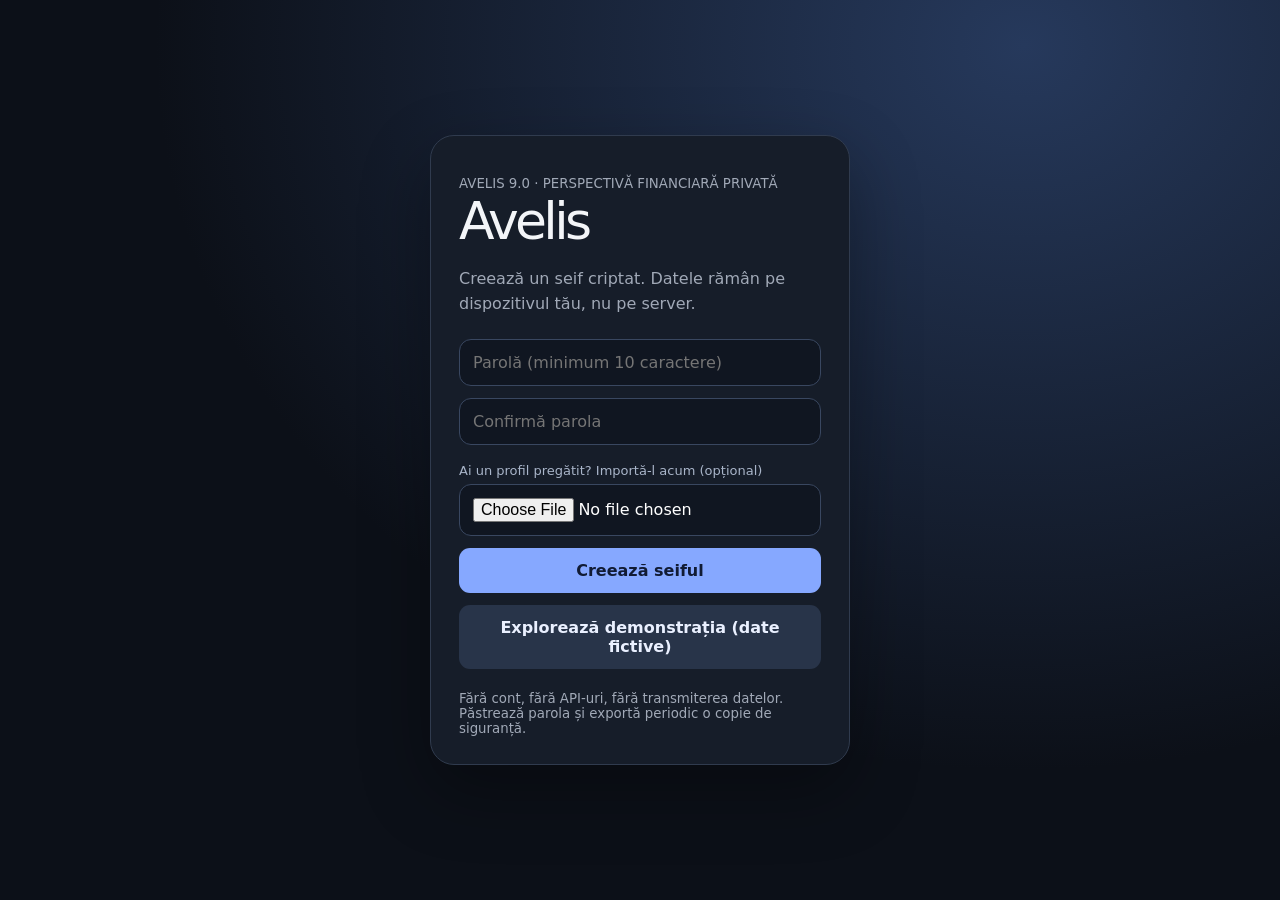
==== commit e13f952d: "Avelis 9: reserve-aware stress allocation, debt optimization, release timeline, subscription report " ====
--- a/docs/index.html
+++ b/docs/index.html
@@ -1 +1 @@
-<!doctype html><html lang="ro"><head><meta charset="utf-8"><meta http-equiv="Content-Security-Policy" content="default-src 'self'; script-src 'self'; style-src 'self' 'unsafe-inline'; img-src 'self' data: blob:; connect-src 'self'; object-src 'none'; base-uri 'none'; form-action 'none'; worker-src 'self'"><meta name="referrer" content="no-referrer"><meta name="description" content="Avelis — local-first financial planning and transaction analysis."><meta name="viewport" content="width=device-width,initial-scale=1,viewport-fit=cover"><meta name="theme-color" content="#0b1019"><meta name="apple-mobile-web-app-capable" content="yes"><meta name="apple-mobile-web-app-status-bar-style" content="black-translucent"><link rel="apple-touch-icon" href="./icon-192.png"><link rel="manifest" href="./manifest.webmanifest"><link rel="stylesheet" href="./style.css?v=8.1"><title>Avelis</title></head><body><div id="app"><noscript>Activează JavaScript pentru a utiliza Avelis.</noscript></div><script src="./app.js?v=8.1" defer></script><script src="./vault.js?v=8.1" defer></script></body></html>+<!doctype html><html lang="ro"><head><meta charset="utf-8"><meta http-equiv="Content-Security-Policy" content="default-src 'self'; script-src 'self'; style-src 'self' 'unsafe-inline'; img-src 'self' data: blob:; connect-src 'self'; object-src 'none'; base-uri 'none'; form-action 'none'; worker-src 'self'"><meta name="referrer" content="no-referrer"><meta name="description" content="Avelis — local-first financial planning and transaction analysis."><meta name="viewport" content="width=device-width,initial-scale=1,viewport-fit=cover"><meta name="theme-color" content="#0b1019"><meta name="apple-mobile-web-app-capable" content="yes"><meta name="apple-mobile-web-app-status-bar-style" content="black-translucent"><link rel="apple-touch-icon" href="./icon-192.png"><link rel="manifest" href="./manifest.webmanifest"><link rel="stylesheet" href="./style.css?v=9.0"><title>Avelis</title></head><body><div id="app"><noscript>Activează JavaScript pentru a utiliza Avelis.</noscript></div><script src="./app.js?v=9.0" defer></script><script src="./vault.js?v=9.0" defer></script></body></html>
--- a/docs/style.css
+++ b/docs/style.css
@@ -253,3 +253,9 @@
 @media(max-width:900px){.avelis-root nav{grid-template-columns:repeat(6,minmax(0,1fr));gap:2px;padding-left:4px;padding-right:4px}.avelis-root nav button{font-size:9px;padding:4px 1px;min-width:0}.avelis-root nav button svg{width:20px;height:20px}.av8-days{gap:3px}.avelis-root .av8-day{min-height:62px;border-radius:8px;padding:5px 1px}.av8-day small{font-size:9px}.av8-day b{font-size:12px}.av8-calstats{gap:5px}.av8-calstats>div{padding:3px 5px}.av8-calstats small{font-size:9px}.av8-buyhero{padding:18px}.av8-buyform{grid-template-columns:1fr}.av8-buyform button{min-height:44px}.av8-buyform label{margin:0}}@media(prefers-reduced-motion:reduce){.av8-result{animation:none!important}}
 
 .av8-reconcile{border-top:1px solid var(--border);padding:12px 0}.av8-reconcile b,.av8-reconcile small{display:block}.av8-reconcile small{color:var(--muted);font-size:11px}.av8-reconcile .actions{margin-top:7px;flex-wrap:wrap}.av8-reconcile button{min-height:40px}
+
+/* Avelis 9: quieter glass architecture, cobalt/lavender, compact desktop and OLED. */
+.av9-tabs{display:flex;gap:6px;background:var(--bg);border:1px solid var(--border);border-radius:14px;padding:5px;margin:0 0 16px;flex-wrap:wrap}.avelis-root .av9-tabs button{flex:1;min-height:43px;border:0;background:transparent;color:var(--muted)}.avelis-root .av9-tabs button.selected{background:var(--panel);color:var(--text);box-shadow:0 2px 8px #0003;border:1px solid var(--border)}.av9-hero{position:relative;isolation:isolate;overflow:hidden;background:radial-gradient(ellipse at 93% 0%,#687fbc6b,transparent 56%),linear-gradient(140deg,#283956,#121a2b 75%);border:1px solid #52678b;border-radius:28px;padding:32px;margin-bottom:18px;color:#f3f6ff;box-shadow:0 22px 65px #0003}.av9-orbit{position:absolute;z-index:-1;inset:-70% -10% -40% 40%;border:1px solid #98b5ff28;border-radius:50%;box-shadow:0 0 0 35px #98b5ff09,0 0 0 80px #98b5ff08,0 0 0 140px #98b5ff06;animation:av5breath 8s ease-in-out infinite alternate;pointer-events:none}.av9-kicker,.av9-teaser small{font-size:10px;letter-spacing:.17em;font-weight:700;color:#b4c9fa}.av9-hero h2{font-size:clamp(29px,4vw,52px);line-height:1.05;font-weight:580;letter-spacing:-.055em;margin:14px 0}.av9-hero p{color:#c2cee4;max-width:62ch}.av9-value{font-size:clamp(33px,6vw,66px);font-weight:550;line-height:1.1;letter-spacing:-.065em;margin:18px 0 6px;font-variant-numeric:tabular-nums}.av9-sub{color:#b8c7e4;font-size:12px}.av9-herofoot,.av9-pair{display:grid;grid-template-columns:1fr 1fr;gap:14px;margin:20px 0 0}.av9-herofoot{border-top:1px solid #cbd7ff22;padding-top:18px}.av9-herofoot small,.av9-herofoot b,.av9-herofoot span,.av9-pair small,.av9-pair b{display:block}.av9-herofoot small,.av9-herofoot span,.av9-pair small{font-size:11px;color:#b8c7e4}.av9-herofoot b,.av9-pair b{font-size:clamp(22px,3vw,34px);font-weight:560;letter-spacing:-.05em;overflow-wrap:anywhere}.card .av9-pair>div{background:var(--bg);border:1px solid var(--border);border-radius:14px;padding:13px}.card .av9-pair small{color:var(--muted)}.av9-line{display:grid;grid-template-columns:36px minmax(0,1fr) auto;gap:12px;align-items:center;border-top:1px solid var(--border);padding:14px 0}.av9-line b,.av9-line small,.av9-line strong{display:block;overflow-wrap:anywhere}.av9-line small{font-size:11px;color:var(--muted)}.av9-number{display:grid;place-items:center;width:34px;height:34px;border-radius:11px;background:#86a8ff18;color:var(--mint);font-weight:600;font-size:12px}.av9-comparison{display:grid;grid-template-columns:1fr 1fr;gap:14px}.av9-comparison .av9-value{font-size:clamp(30px,4vw,46px)}.av9-timeline{margin:10px 0 4px}.av9-timeline>div{display:grid;grid-template-columns:20px minmax(0,1fr) auto;gap:12px;align-items:center;position:relative;padding:13px 0}.av9-timeline>div:before{content:"";position:absolute;left:7px;top:0;bottom:0;width:1px;background:var(--border)}.av9-timeline>div>i{width:15px;height:15px;border:3px solid var(--panel);background:var(--mint);border-radius:50%;z-index:1;box-shadow:0 0 0 1px var(--mint)}.av9-timeline small,.av9-timeline b,.av9-timeline span{display:block}.av9-timeline small,.av9-timeline span{font-size:11px;color:var(--muted)}.av9-teaser{display:flex;justify-content:space-between;align-items:center;gap:18px;padding:18px 22px;border:1px solid #546b963f;background:linear-gradient(120deg,#86a8ff12,#c2a9fa0a),var(--panel);border-radius:19px;margin:0 0 16px}.av9-teaser h2{font-size:19px;margin:5px 0}.av9-teaser p{font-size:12px;color:var(--muted);margin:0}.av9-teaser small{color:var(--mint)}.av9-teaser button{flex:none}.avelis-root[data-theme=oled]{--bg:#000;--panel:#0b0d12;--border:#292d38;--text:#f4f5fa;--muted:#a4adbe;--mint:#90b1ff;background:#000}.avelis-root[data-theme=oled] aside,.avelis-root[data-theme=oled] nav{background:#050609}.avelis-root[data-theme=oled] .av5-hero,.avelis-root[data-theme=oled] .av9-hero{background:linear-gradient(140deg,#16223a,#080b11 75%)}.avelis-root[data-theme=oled] input,.avelis-root[data-theme=oled] select{background:#050609}.avelis-root[data-theme=oled] .card{background:var(--panel)}.avelis-root[data-theme=oled] .v2date{background:#151923}
+@media(min-width:1200px){.avelis-root main{max-width:1800px}.av9-teaser{padding:20px 26px}.av9-hero{padding:36px 40px}.avelis-root .av9-comparison .card{min-height:190px}}
+@media(max-width:900px){.av9-hero{padding:22px 18px;border-radius:23px}.av9-hero h2{font-size:32px}.av9-value{font-size:48px}.av9-teaser{padding:13px;gap:8px}.av9-teaser h2{font-size:15px}.av9-teaser p{font-size:10px}.av9-teaser button{font-size:11px;padding:9px;min-height:44px}.av9-tabs button{font-size:12px}.av9-comparison{grid-template-columns:1fr;gap:0}.av9-pair{gap:8px}.av9-line{grid-template-columns:30px minmax(0,1fr) auto;gap:8px}.av9-number{width:29px;height:29px}.av9-line strong{font-size:13px}.av9-timeline strong{font-size:13px}.av9-line b{font-size:13px}}
+@media(prefers-reduced-motion:reduce){.av9-orbit{animation:none!important}}
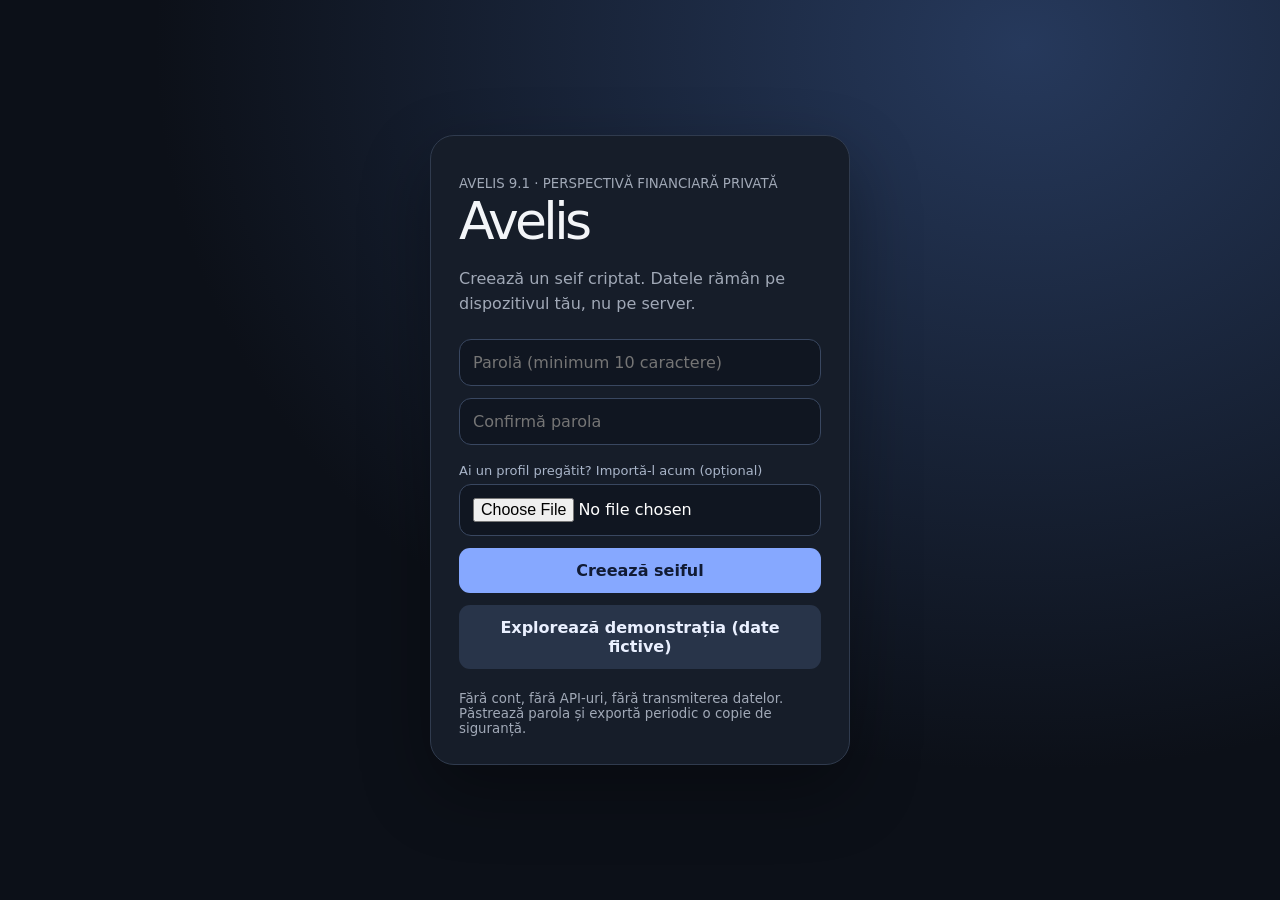
==== commit 68c5000a: "Avelis 9.1: source-aware bank imports, import audit trail, contextual financial assistant and large " ====
--- a/docs/index.html
+++ b/docs/index.html
@@ -1 +1 @@
-<!doctype html><html lang="ro"><head><meta charset="utf-8"><meta http-equiv="Content-Security-Policy" content="default-src 'self'; script-src 'self'; style-src 'self' 'unsafe-inline'; img-src 'self' data: blob:; connect-src 'self'; object-src 'none'; base-uri 'none'; form-action 'none'; worker-src 'self'"><meta name="referrer" content="no-referrer"><meta name="description" content="Avelis — local-first financial planning and transaction analysis."><meta name="viewport" content="width=device-width,initial-scale=1,viewport-fit=cover"><meta name="theme-color" content="#0b1019"><meta name="apple-mobile-web-app-capable" content="yes"><meta name="apple-mobile-web-app-status-bar-style" content="black-translucent"><link rel="apple-touch-icon" href="./icon-192.png"><link rel="manifest" href="./manifest.webmanifest"><link rel="stylesheet" href="./style.css?v=9.0"><title>Avelis</title></head><body><div id="app"><noscript>Activează JavaScript pentru a utiliza Avelis.</noscript></div><script src="./app.js?v=9.0" defer></script><script src="./vault.js?v=9.0" defer></script></body></html>+<!doctype html><html lang="ro"><head><meta charset="utf-8"><meta http-equiv="Content-Security-Policy" content="default-src 'self'; script-src 'self'; style-src 'self' 'unsafe-inline'; img-src 'self' data: blob:; connect-src 'self'; object-src 'none'; base-uri 'none'; form-action 'none'; worker-src 'self'"><meta name="referrer" content="no-referrer"><meta name="description" content="Avelis — local-first financial planning and transaction analysis."><meta name="viewport" content="width=device-width,initial-scale=1,viewport-fit=cover"><meta name="theme-color" content="#0b1019"><meta name="apple-mobile-web-app-capable" content="yes"><meta name="apple-mobile-web-app-status-bar-style" content="black-translucent"><link rel="apple-touch-icon" href="./icon-192.png"><link rel="manifest" href="./manifest.webmanifest"><link rel="stylesheet" href="./style.css?v=9.1"><title>Avelis</title></head><body><div id="app"><noscript>Activează JavaScript pentru a utiliza Avelis.</noscript></div><script src="./app.js?v=9.1" defer></script><script src="./vault.js?v=9.1" defer></script></body></html>
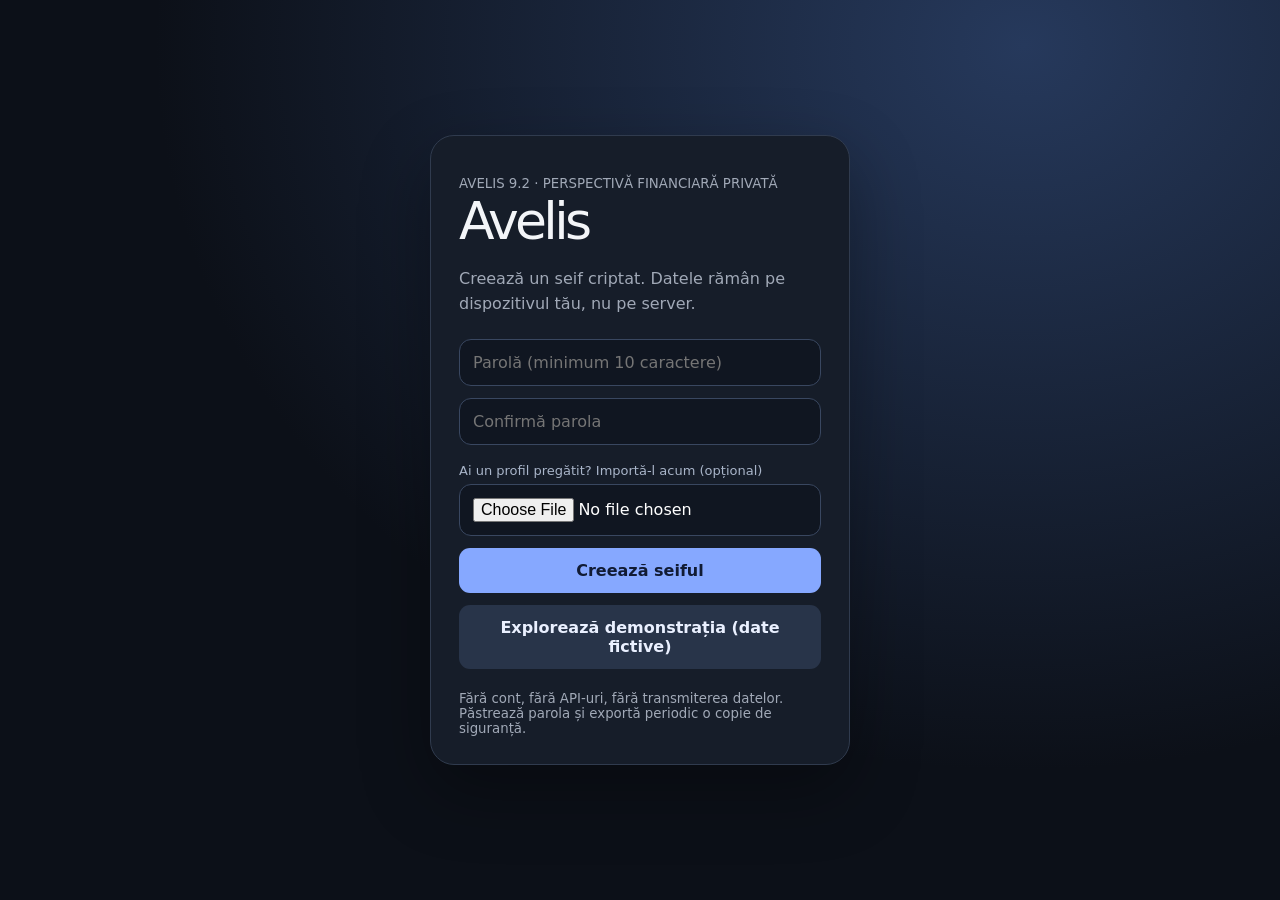
==== commit aa2f629f: "Avelis 9.2: personal balance sheet, wealth history and true two-column desktop overview" ====
--- a/docs/index.html
+++ b/docs/index.html
@@ -1 +1 @@
-<!doctype html><html lang="ro"><head><meta charset="utf-8"><meta http-equiv="Content-Security-Policy" content="default-src 'self'; script-src 'self'; style-src 'self' 'unsafe-inline'; img-src 'self' data: blob:; connect-src 'self'; object-src 'none'; base-uri 'none'; form-action 'none'; worker-src 'self'"><meta name="referrer" content="no-referrer"><meta name="description" content="Avelis — local-first financial planning and transaction analysis."><meta name="viewport" content="width=device-width,initial-scale=1,viewport-fit=cover"><meta name="theme-color" content="#0b1019"><meta name="apple-mobile-web-app-capable" content="yes"><meta name="apple-mobile-web-app-status-bar-style" content="black-translucent"><link rel="apple-touch-icon" href="./icon-192.png"><link rel="manifest" href="./manifest.webmanifest"><link rel="stylesheet" href="./style.css?v=9.1"><title>Avelis</title></head><body><div id="app"><noscript>Activează JavaScript pentru a utiliza Avelis.</noscript></div><script src="./app.js?v=9.1" defer></script><script src="./vault.js?v=9.1" defer></script></body></html>+<!doctype html><html lang="ro"><head><meta charset="utf-8"><meta http-equiv="Content-Security-Policy" content="default-src 'self'; script-src 'self'; style-src 'self' 'unsafe-inline'; img-src 'self' data: blob:; connect-src 'self'; object-src 'none'; base-uri 'none'; form-action 'none'; worker-src 'self'"><meta name="referrer" content="no-referrer"><meta name="description" content="Avelis — local-first financial planning and transaction analysis."><meta name="viewport" content="width=device-width,initial-scale=1,viewport-fit=cover"><meta name="theme-color" content="#0b1019"><meta name="apple-mobile-web-app-capable" content="yes"><meta name="apple-mobile-web-app-status-bar-style" content="black-translucent"><link rel="apple-touch-icon" href="./icon-192.png"><link rel="manifest" href="./manifest.webmanifest"><link rel="stylesheet" href="./style.css?v=9.2"><title>Avelis</title></head><body><div id="app"><noscript>Activează JavaScript pentru a utiliza Avelis.</noscript></div><script src="./app.js?v=9.2" defer></script><script src="./vault.js?v=9.2" defer></script></body></html>
--- a/docs/style.css
+++ b/docs/style.css
@@ -259,3 +259,8 @@
 @media(min-width:1200px){.avelis-root main{max-width:1800px}.av9-teaser{padding:20px 26px}.av9-hero{padding:36px 40px}.avelis-root .av9-comparison .card{min-height:190px}}
 @media(max-width:900px){.av9-hero{padding:22px 18px;border-radius:23px}.av9-hero h2{font-size:32px}.av9-value{font-size:48px}.av9-teaser{padding:13px;gap:8px}.av9-teaser h2{font-size:15px}.av9-teaser p{font-size:10px}.av9-teaser button{font-size:11px;padding:9px;min-height:44px}.av9-tabs button{font-size:12px}.av9-comparison{grid-template-columns:1fr;gap:0}.av9-pair{gap:8px}.av9-line{grid-template-columns:30px minmax(0,1fr) auto;gap:8px}.av9-number{width:29px;height:29px}.av9-line strong{font-size:13px}.av9-timeline strong{font-size:13px}.av9-line b{font-size:13px}}
 @media(prefers-reduced-motion:reduce){.av9-orbit{animation:none!important}}
+
+/* desktop first fold: balance chart and planning stack, not a stretched phone view */
+.av92-top{display:grid;grid-template-columns:minmax(0,1.65fr) minmax(275px,1fr);gap:16px;align-items:stretch;margin-bottom:12px}.av92-top>.av5-hero{margin-bottom:0;min-width:0}.av92-side{display:flex;flex-direction:column;gap:10px;min-width:0}.av92-side .av7-pulse{grid-template-columns:1fr;gap:1px;margin:0}.av92-side .av7-pulse>div{padding:18px 20px}.av92-side .av7-pulse-note{margin:0 4px 2px}.av92-side .av9-teaser{flex:1;display:flex;flex-direction:column;align-items:flex-start;justify-content:center;margin:0;padding:20px}.av92-side .av9-teaser button{width:100%}.av92-top>.v4quick{grid-column:1/-1;grid-row:2;margin:0}.av92-side .av9-teaser h2{font-size:clamp(19px,2.3vw,30px);line-height:1.15}.av92-top .av5-hero .chart{height:clamp(150px,19vw,270px)}.avelis-root[data-page=overview] .av7-shortcuts{margin-top:14px}.avelis-root[data-page=overview] .av5-metrics{margin-top:12px}.av92-side .av7-pulse b{font-size:clamp(24px,3vw,36px)}
+@media(min-width:1500px){.avelis-root[data-page=overview] main{max-width:2000px}.av92-top{grid-template-columns:minmax(0,1.8fr) minmax(330px,1fr);gap:20px}.av92-top .av5-hero{padding:30px 32px 22px}.av92-side .av9-teaser{padding:25px}}
+@media(max-width:1100px){.av92-top{grid-template-columns:1fr;gap:12px}.av92-top>.v4quick{grid-row:auto;grid-column:auto}.av92-side .av7-pulse{grid-template-columns:1.3fr 1fr}.av92-side .av9-teaser{flex-direction:row;align-items:center;justify-content:space-between}.av92-side .av9-teaser button{width:auto}.av92-side .av7-pulse>div{padding:12px}.av92-side .av9-teaser{padding:13px}.av92-side .av9-teaser h2{font-size:16px}.av92-top .av5-hero .chart{height:auto;aspect-ratio:600/236}.av92-side .av7-pulse b{font-size:25px}}
